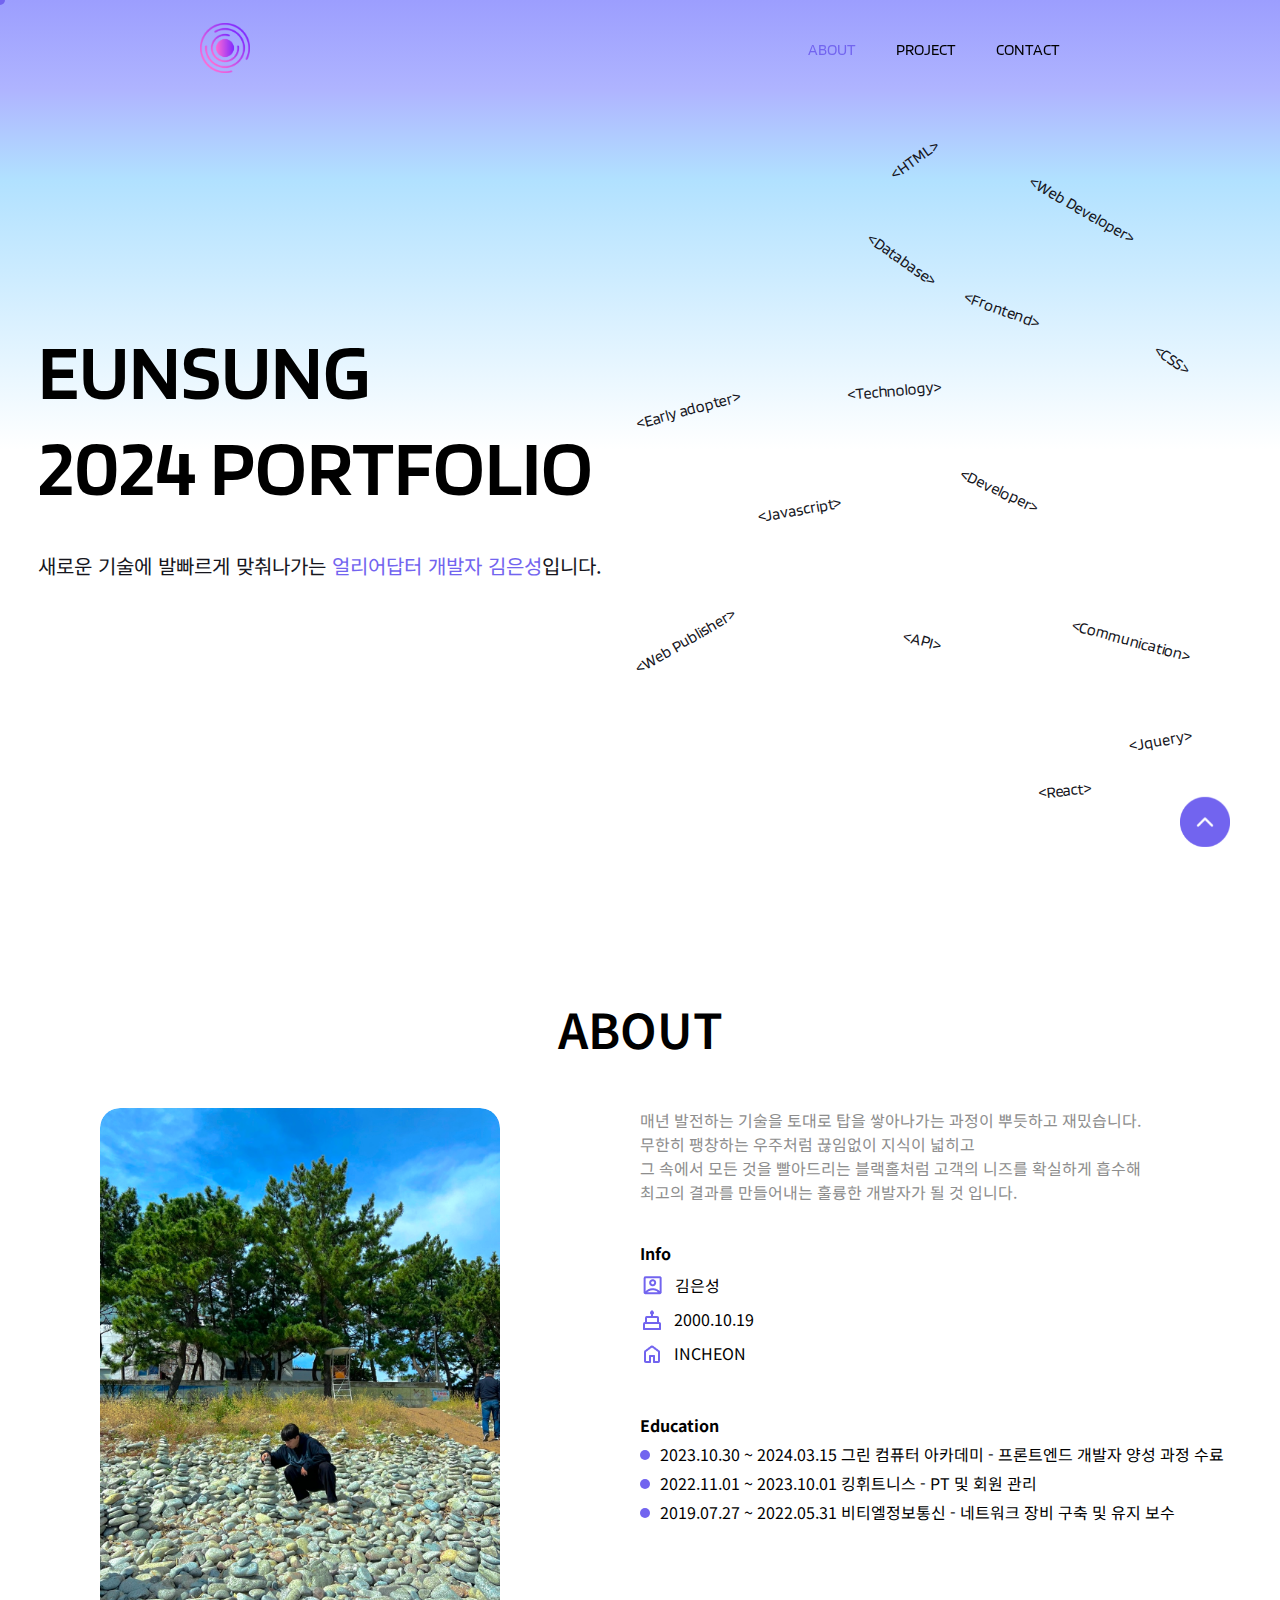
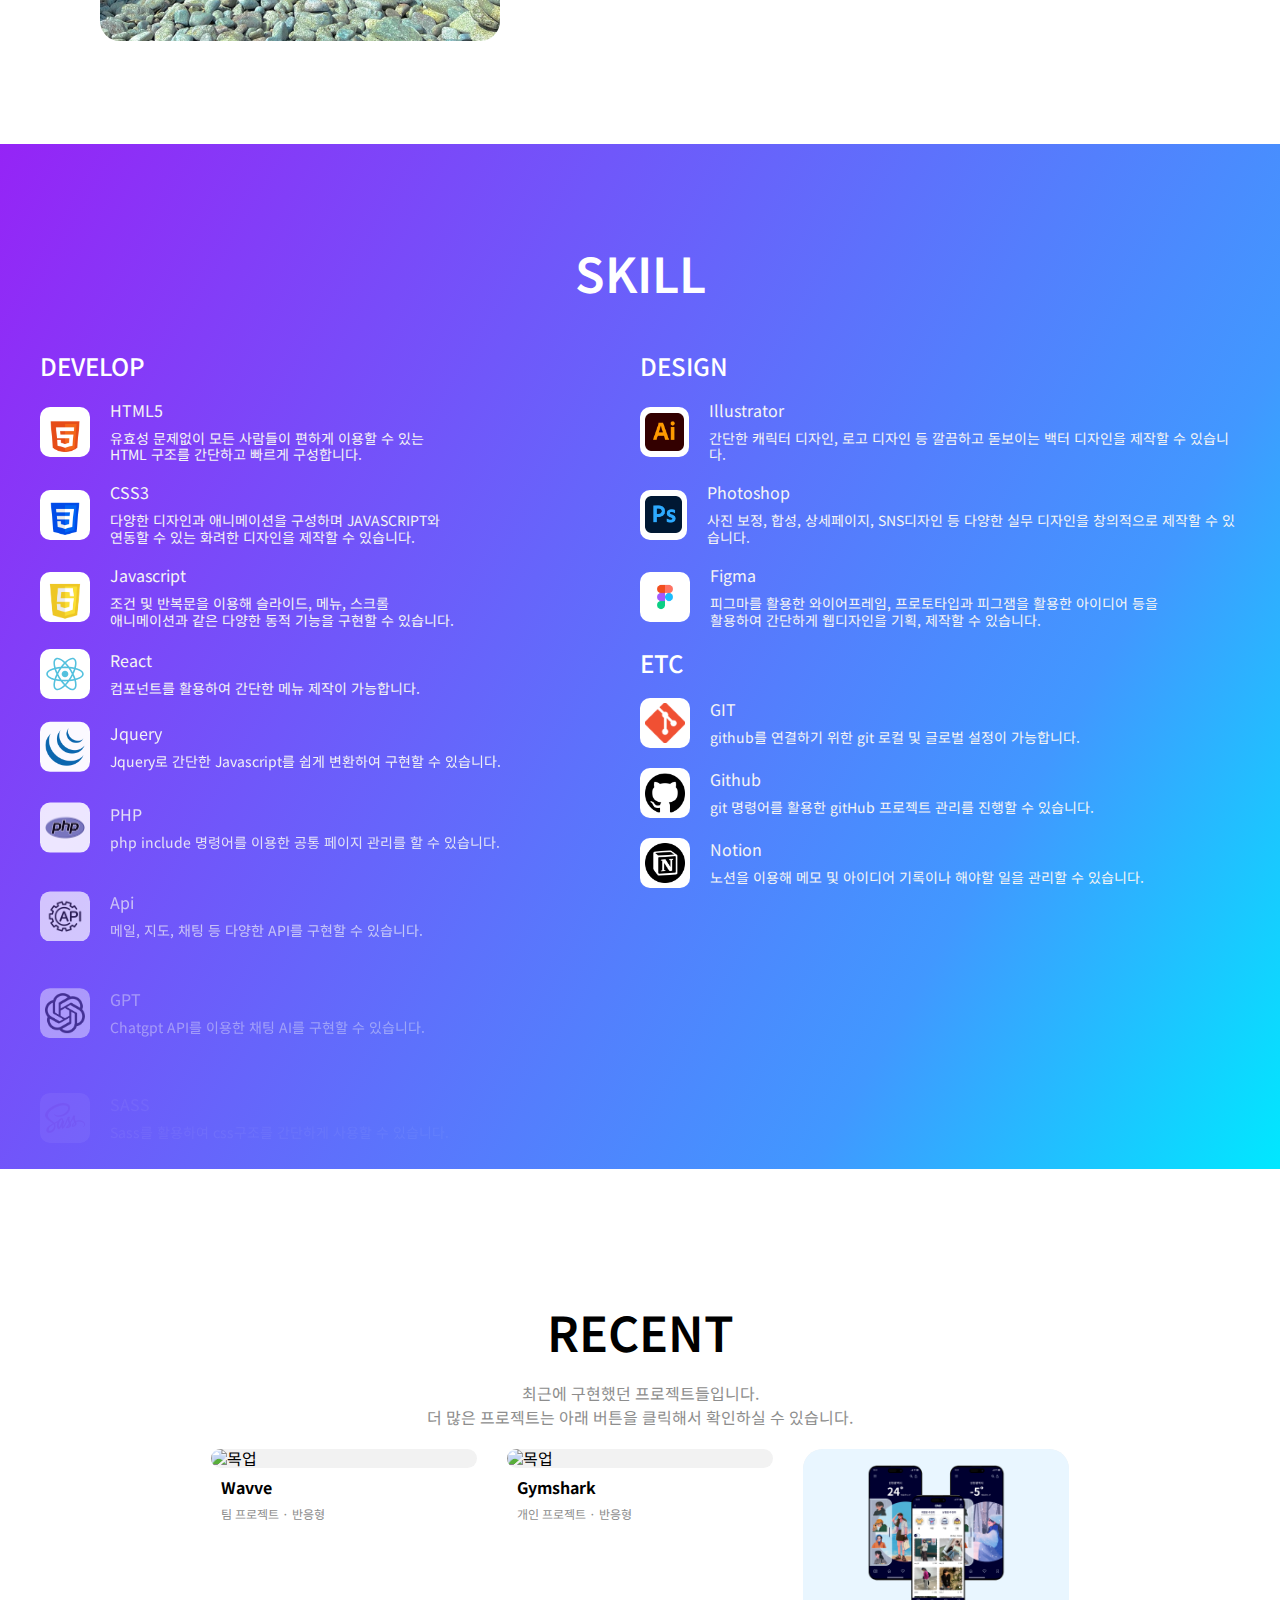
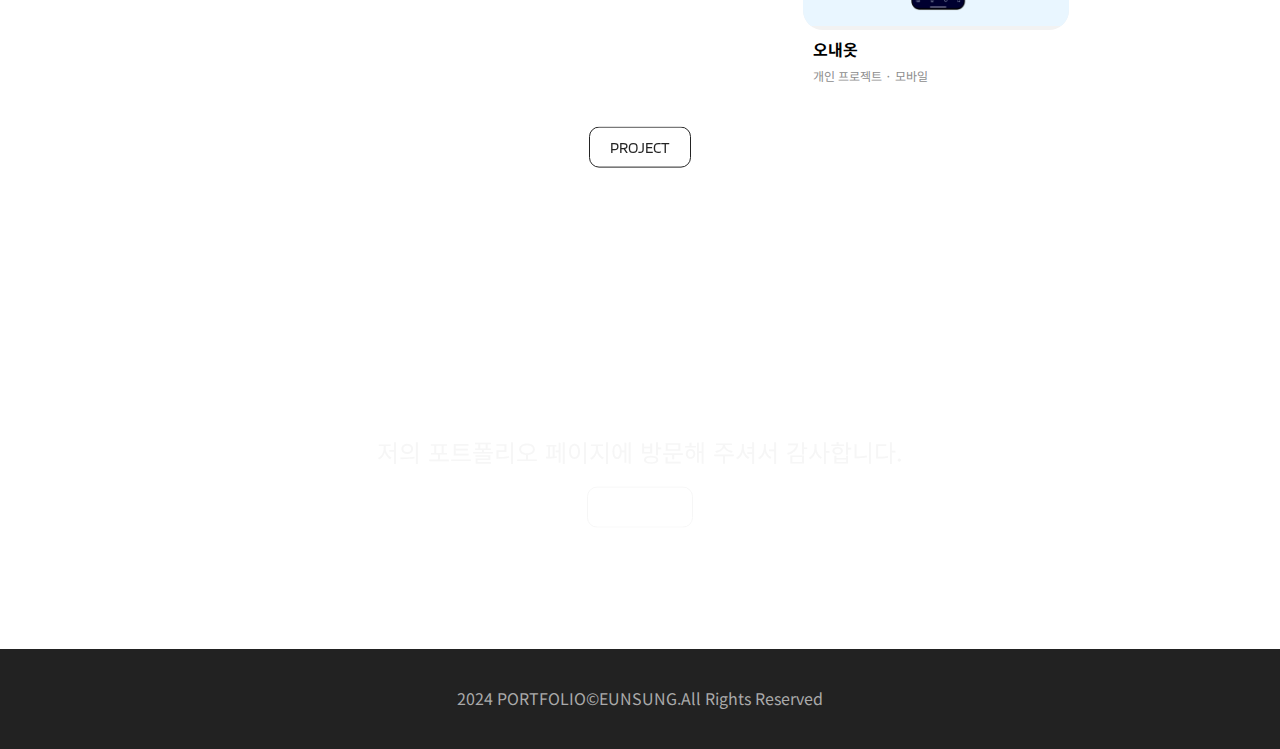
==== index.html @ ace1557a "포트폴리오" ====
<!DOCTYPE html>
<html lang="ko">
<head>
    <meta charset="UTF-8">
    <meta name="description" content="2024년 프론트엔드 신입 김은성">
    <meta name="keywords" content="프론트엔드, frontend, html, css, javascript, react">
    <meta name="viewport" content="width=device-width, initial-scale=1.0">
    <title>EUNSUNG'S PORTFOLIO</title>
    <!-- 파비콘 -->
    <link rel="shortcut icon" href="./images/favicon.png" type="image/x-icon">
    <link rel="icon" href="./images/favicon.png" type="image/x-icon">
    <!-- SWIPER -->
    <script src="https://unpkg.com/swiper/swiper-bundle.js"></script>
    <script src="https://unpkg.com/swiper/swiper-bundle.min.js"></script>
    <link rel="stylesheet" href="https://unpkg.com/swiper/swiper-bundle.css">
    <link rel="stylesheet" href="https://unpkg.com/swiper/swiper-bundle.min.css">
    <!-- GSAP -->
    <script src="https://cdn.jsdelivr.net/npm/gsap@3.12.5/dist/gsap.min.js"></script>
    <script src="https://cdn.jsdelivr.net/npm/gsap@3.12.5/dist/ScrollTrigger.min.js"></script>
    <!-- 폰트 -->
    <link href="https://fonts.googleapis.com/css2?family=Blinker:wght@100;200;300;400;600;700;800;900&family=Nanum+Gothic+Coding&family=Nanum+Pen+Script&family=Noto+Sans+KR:wght@100..900&family=Noto+Serif:ital,wght@0,100..900;1,100..900&display=swap" rel="stylesheet">
    <link href="https://fonts.googleapis.com/css2?family=Blinker:wght@100;200;300;400;600;700;800;900&family=Nanum+Gothic+Coding&family=Nanum+Pen+Script&family=Noto+Sans+KR:wght@100..900&family=Noto+Serif:ital,wght@0,100..900;1,100..900&display=swap" rel="stylesheet">
    <link rel="stylesheet" href="./styles/reset.css">
    <link rel="stylesheet" href="./styles/common.css">
    <link rel="stylesheet" href="./styles/index.css">
</head>
<body>
    <!-- 스크롤 -->
    <button type="button" id="scrollBtn">
        <img src="./images/scroll.png" alt="스크롤">
    </button>
    <!-- 마우스 -->
    <div id="circle"></div>
    <!-- header -->
    <header>
        <h1>
            <a href="./index.html">
                <img src="./images/favicon.png" alt="로고">
            </a>
        </h1>
        <nav>
            <a href="./index.html">ABOUT</a>
            <a href="./project.html">PROJECT</a>
            <a href="./contact.html">CONTACT</a>
        </nav>
    </header>
    <!-- main -->
    <main>
        <section class="main">
            <div class="intro">
                <h2>
                    EUNSUNG<br>
                    2024 PORTFOLIO
                </h2>
                <p>새로운 기술에 발빠르게 맞춰나가는 <span>얼리어답터 개발자 김은성</span>입니다.</p>
            </div>
            <div class="dec">
                <span>&lt;Web Developer&gt;</span>
                <span>&lt;Frontend&gt;</span>
                <span>&lt;Javascript&gt;</span>
                <span>&lt;React&gt;</span>
                <span>&lt;Web Publisher&gt;</span>
                <span>&lt;Developer&gt;</span>
                <span>&lt;Technology&gt;</span>
                <span>&lt;HTML&gt;</span>
                <span>&lt;Database&gt;</span>
                <span>&lt;CSS&gt;</span>
                <span>&lt;Jquery&gt;</span>
                <span>&lt;API&gt;</span>
                <span>&lt;Communication&gt;</span>
                <span>&lt;Early adopter&gt;</span>
            </div>
        </section>
        <section class="about">
            <h2>ABOUT</h2>
            <div class="about_info">
                <div class="left">
                    <img src="./images/photo.jpg" alt="사진">
                </div>
                <div class="right">
                    <p>
                        매년 발전하는 기술을 토대로 탑을 쌓아나가는 과정이 뿌듯하고 재밌습니다.<br>
                        무한히 팽창하는 우주처럼 끊임없이 지식이 넓히고<br>
                        그 속에서 모든 것을 빨아드리는 블랙홀처럼 고객의 니즈를 확실하게 흡수해<br>
                        최고의 결과를 만들어내는 훌륭한 개발자가 될 것 입니다.
                    </p>
                    <div class="info">
                        <div class="account">
                            <h3>Info</h3>
                            <p><img src="./images/account.png" alt="이름">김은성</p>
                            <p><img src="./images/birth.png" alt="생년월일">2000.10.19</p>
                            <p><img src="./images/home.png" alt="거주지">INCHEON</p>
                        </div>
                        <div class="education">
                            <h3>Education</h3>
                            <p>2023.10.30 ~ 2024.03.15 그린 컴퓨터 아카데미 - 프론트엔드 개발자 양성 과정 수료</p>
                            <p>2022.11.01 ~ 2023.10.01 킹휘트니스 - PT 및 회원 관리</p>
                            <p>2019.07.27 ~ 2022.05.31 비티엘정보통신 - 네트워크 장비 구축 및 유지 보수</p>
                        </div>
                    </div>
                </div>
            </div>
        </section>
        <section class="skill">
            <h2>SKILL</h2>
            <div class="skill_wrap">
                <div class="develop">
                    <h3>DEVELOP</h3>
                    <div class="skill_info">
                        <div class="left">
                            <img src="./images/skill/html.png" alt="HTML5">
                        </div>
                        <div class="right">
                            <h4>HTML5</h4>
                            <p>
                                유효성 문제없이 모든 사람들이 편하게 이용할 수 있는<br>
                                HTML 구조를 간단하고 빠르게 구성합니다.
                            </p>
                        </div>
                    </div>
                    <div class="skill_info">
                        <div class="left">
                            <img src="./images/skill/css.png" alt="CSS3">
                        </div>
                        <div class="right">
                            <h4>CSS3</h4>
                            <p>
                                다양한 디자인과 애니메이션을 구성하며 JAVASCRIPT와<br>
                                연동할 수 있는 화려한 디자인을 제작할 수 있습니다.
                            </p>
                        </div>
                    </div>
                    <div class="skill_info">
                        <div class="left">
                            <img src="./images/skill/javascript.png" alt="JAVASCRIPT">
                        </div>
                        <div class="right">
                            <h4>Javascript</h4>
                            <p>
                                조건 및 반복문을 이용해 슬라이드, 메뉴, 스크롤<br>
                                애니메이션과 같은 다양한 동적 기능을 구현할 수 있습니다.
                            </p>
                        </div>
                    </div>
                    <div class="skill_info">
                        <div class="left">
                            <img src="./images/skill/react.svg" alt="REACT">
                        </div>
                        <div class="right">
                            <h4>React</h4>
                            <p>컴포넌트를 활용하여 간단한 메뉴 제작이 가능합니다.</p>
                        </div>
                    </div>
                    <div class="skill_info">
                        <div class="left">
                            <img src="./images/skill/jquery.png" alt="JQUERY">
                        </div>
                        <div class="right">
                            <h4>Jquery</h4>
                            <p>Jquery로 간단한 Javascript를 쉽게 변환하여 구현할 수 있습니다.</p>
                        </div>
                    </div>
                    <div class="skill_info">
                        <div class="left">
                            <img src="./images/skill/php.png" alt="PHP">
                        </div>
                        <div class="right">
                            <h4>PHP</h4>
                            <p>php include 명령어를 이용한 공통 페이지 관리를 할 수 있습니다.</p>
                        </div>
                    </div>
                    <div class="skill_info">
                        <div class="left">
                            <img src="./images/skill/api.jpg" alt="API">
                        </div>
                        <div class="right">
                            <h4>Api</h4>
                            <p>메일, 지도, 채팅 등 다양한 API를 구현할 수 있습니다.</p>
                        </div>
                    </div>
                    <div class="skill_info">
                        <div class="left">
                            <img src="./images/skill/gpt.png" alt="CHATGPT">
                        </div>
                        <div class="right">
                            <h4>GPT</h4>
                            <p>Chatgpt API를 이용한 채팅 AI를 구현할 수 있습니다.</p>
                        </div>
                    </div>
                    <div class="skill_info">
                        <div class="left">
                            <img src="./images/skill/sass.png" alt="SASS">
                        </div>
                        <div class="right">
                            <h4>SASS</h4>
                            <p>Sass를 활용하여 css구조를 간단하게 사용할 수 있습니다.</p>
                        </div>
                    </div>
                </div>
                <div class="design_etc">
                    <div class="design">
                        <h3>DESIGN</h3>
                        <div class="skill_info">
                            <div class="left">
                                <img src="./images/skill/illustrator.png" alt="ILLUSTRATOR">
                            </div>
                            <div class="right">
                                <h4>Illustrator</h4>
                                <p>간단한 캐릭터 디자인, 로고 디자인 등 깔끔하고 돋보이는 백터 디자인을 제작할 수 있습니다.</p>
                            </div>
                        </div>
                        <div class="skill_info">
                            <div class="left">
                                <img src="./images/skill/photoshop.png" alt="PHOTOSHOP">
                            </div>
                            <div class="right">
                                <h4>Photoshop</h4>
                                <p>사진 보정, 합성, 상세페이지, SNS디자인 등 다양한 실무 디자인을 창의적으로 제작할 수 있습니다.</p>
                            </div>
                        </div>
                        <div class="skill_info">
                            <div class="left">
                                <img src="./images/skill/figma.png" alt="FIGMA">
                            </div>
                            <div class="right">
                                <h4>Figma</h4>
                                <p>
                                    피그마를 활용한 와이어프레임, 프로토타입과 피그잼을 활용한 아이디어 등을<br>
                                    활용하여 간단하게 웹디자인을 기획, 제작할 수 있습니다.
                                </p>
                            </div>
                        </div>
                    </div>
                    <div class="etc">
                        <h3>ETC</h3>
                        <div class="skill_info">
                            <div class="left">
                                <img src="./images/skill/git.png" alt="GIT">
                            </div>
                            <div class="right">
                                <h4>GIT</h4>
                                <p>github를 연결하기 위한 git 로컬 및 글로벌 설정이 가능합니다.</p>
                            </div>
                        </div>
                        <div class="skill_info">
                            <div class="left">
                                <img src="./images/skill/github.png" alt="GITHUB">
                            </div>
                            <div class="right">
                                <h4>Github</h4>
                                <p>git 명령어를 활용한 gitHub 프로젝트 관리를 진행할 수 있습니다.</p>
                            </div>
                        </div>
                        <div class="skill_info">
                            <div class="left">
                                <img src="./images/skill/notion.png" alt="NOTION">
                            </div>
                            <div class="right">
                                <h4>Notion</h4>
                                <p>노션을 이용해 메모 및 아이디어 기록이나 해야할 일을 관리할 수 있습니다.</p>
                            </div>
                        </div>
                    </div>
                </div>
            </div>
        </section>
        <section class="project">
            <div class="text">
                <h2>RECENT</h2>
                <p>
                    최근에 구현했던 프로젝트들입니다.<br>
                    더 많은 프로젝트는 아래 버튼을 클릭해서 확인하실 수 있습니다.
                </p>
            </div>
            <div class="recent">
                <a href="./wavve.html">
                    <div class="image">
                        <img src="./images/project/Wavve_mockup.png" alt="목업">
                    </div>
                    <div class="info">
                        <h4>Wavve</h4>
                        <p>팀 프로젝트 · 반응형</p>
                    </div>
                </a>
                <a href="./gymshark.html">
                    <div class="image">
                        <img src="./images/project/Gymshark_mockup.png" alt="목업">
                    </div>
                    <div class="info">
                        <h4>Gymshark</h4>
                        <p>개인 프로젝트 · 반응형</p>
                    </div>
                </a>
                <a href="./ono.html">
                    <div class="image">
                        <img src="./images/project/ono_mockup.png" alt="목업">
                    </div>
                    <div class="info">
                        <h4>오내옷</h4>
                        <p>개인 프로젝트 · 모바일</p>
                    </div>
                </a>
            </div>
            <button type="button" id="projectBtn" onclick="location.href = './project.html'">PROJECT</button>
        </section>
        <section class="contact">
            <h2>저의 포트폴리오 페이지에 방문해 주셔서 감사합니다.</h2>
            <button type="button" id="contactBtn" onclick="location.href = './contact.html'">CONTACT</button>
        </section>
    </main>
    <!-- footer -->
    <footer>
        <p class="copyright">2024 PORTFOLIO&copy;EUNSUNG.All Rights Reserved</p>
    </footer>
    <script src="./script/common.js"></script>
    <script src="./script/index.js"></script>
</body>
</html>
---- styles/common.css ----
/* body */
body, html {
    scroll-behavior: smooth;
}

/* 스크롤 */
#scrollBtn {
    position: fixed; bottom: 50px;
    right: 50px; width: 50px;
    transition: 0.5s; z-index: 9998;
}
#scrollBtn img {
    width: 100%;
}
#scrollBtn:hover {
    transform: scale(1.1);
}

/* 마우스 */
#circle {
    width: 10px; height: 10px;
    border-radius: 50%;
    background: #7264ef;
    position: fixed; z-index: 9999;
    transform: translate(-50%, -50%);
    pointer-events: none;
}

/* header */
header {
    height: 100px; z-index: 9998;
    width: 100%; display: flex; padding: 0 200px;
    align-items: center; justify-content: space-between;
    position: fixed; top: 0; transition: 0.5s;
}
header h1 {
    width: 50px; transition: 0.5s;
}
header h1:hover {
    transform: scale(1.1);
}
header h1 a {
    width: 100%;
}
header h1 a img {
    width: 100%;
}
header nav {
    display: flex;
}
header nav a {
    position: relative;
    font-family: "Blinker", sans-serif;
    transition: 0.5s; padding: 0 20px;
    display: flex; align-items: center;
}
header nav a::after {
    content: ''; display: inline-block;
    background: #7264ef; width: calc(100% - 20px);
    height: 2px; position: absolute; bottom: -10px;
    left: 50%; transform: translateX(-50%) scale(0);
    transition: 0.5s;
}
header nav a:hover {
    color: #7264ef;
}
header nav a:hover::after {
    transform: translateX(-50%) scale(1);
}

/* footer */
footer {
    height: 100px; background: #222;
    display: flex; align-items: center;
    justify-content: center;
}
footer .copyright {
    color: #aaa;
}

/* header fixed */
.fixed {
    background: rgba(255, 255, 255, 0.5);
    backdrop-filter: blur(5px);
}
---- styles/index.css ----
/* header */
header nav a:nth-of-type(1) {
    color: #7264ef;
}

/* main */
main {}
main .main {
    height: 100vh; justify-content: center;
    display: flex; align-items: center;
    background: rgb(156,158,254);
    background: linear-gradient(180deg, rgba(156,158,254,1) 0%, rgba(175,180,255,1) 10%, rgba(177,225,255,1) 20%, rgba(255,255,255,1) 50%);
}
main .main .intro {}
main .main .intro h2 {
    font-size: 5rem; margin-bottom: 40px;
    font-weight: 600;
    font-family: "Blinker", sans-serif;
}
main .main .intro p {
    font-size: 1.25rem;
    color: #16161d;
}
main .main .intro p span {
    color: #7264ef; font-size: 1.25rem;
}
main .main .dec {
    width: 50%; height: 100%;
    position: relative;
}
main .main .dec span {
    position: absolute;
    color: #16161d;
    font-family: "Blinker", sans-serif;
}
main .main .dec span:nth-of-type(1) {
    right: 100px; top: 200px;
    transform: rotate(30deg);
}
main .main .dec span:nth-of-type(2) {
    right: 200px; top: 300px;
    transform: rotate(20deg);
}
main .main .dec span:nth-of-type(3) {
    right: 400px; top: 500px;
    transform: rotate(-10deg);
}
main .main .dec span:nth-of-type(4) {
    right: 150px; bottom: 100px;
    transform: rotate(-5deg);
}
main .main .dec span:nth-of-type(5) {
    right: 500px; bottom: 250px;
    transform: rotate(-30deg);
}
main .main .dec span:nth-of-type(6) {
    right: 200px; bottom: 400px;
    transform: rotate(25deg);
}
main .main .dec span:nth-of-type(7) {
    right: 300px; bottom: 500px;
    transform: rotate(-5deg);
}
main .main .dec span:nth-of-type(8) {
    right: 300px; top: 150px;
    transform: rotate(-35deg);
}
main .main .dec span:nth-of-type(9) {
    right: 300px; top: 250px;
    transform: rotate(35deg);
}
main .main .dec span:nth-of-type(10) {
    right: 50px; top: 350px;
    transform: rotate(35deg);
}
main .main .dec span:nth-of-type(11) {
    right: 50px; bottom: 150px;
    transform: rotate(-10deg);
}
main .main .dec span:nth-of-type(12) {
    right: 300px; bottom: 250px;
    transform: rotate(15deg);
}
main .main .dec span:nth-of-type(13) {
    right: 50px; bottom: 250px;
    transform: rotate(15deg);
}
main .main .dec span:nth-of-type(14) {
    right: 500px; top: 400px;
    transform: rotate(-15deg);
}
/* about */
main .about {
    padding: 100px 0;
}
main .about h2 {
    font-size: 3rem; text-align: center;
    font-weight: 600; margin-bottom: 50px;
}
main .about .about_info {
    max-width: 1200px; margin: 0 auto;
    display: flex; justify-content: space-between;
}
main .about .about_info .left {
    width: 400px; border-radius: 20px;
    margin-left: 60px; overflow: hidden;
    
}
main .about .about_info .left:hover img {
    transform: scale(1.2);
}
main .about .about_info .left img {
    width: 100%; border-radius: 20px;
    transition: 0.5s;
}
main .about .about_info .right {
    width: 50%;
}
main .about .about_info .right > p {
    color: #8d8d8d; line-height: 1.5;
    margin-bottom: 20px;
}
main .about .about_info .right .info {}
main .about .about_info .right .info .account {
    padding: 20px 0;
}
main .about .about_info .right .info .account h3 {
    font-weight: 700; margin-bottom: 10px
}
main .about .about_info .right .info .account p {
    margin-bottom: 10px; display: flex;
    align-items: center;
}
main .about .about_info .right .info .account p img {
    margin-right: 10px;
}
main .about .about_info .right .info .education {
    padding: 20px 0;
}
main .about .about_info .right .info .education h3 {
    font-weight: 700; margin-bottom: 10px;
}
main .about .about_info .right .info .education p {
    margin-bottom: 10px; padding-left: 20px;
    position: relative;
}
main .about .about_info .right .info .education p::before {
    content: ''; background: #7264ef;
    display: inline-block; width: 10px; height: 10px;
    border-radius: 50%; position: absolute; left: 0; top: 50%;
    transform: translateY(-50%);
}
/* skill */
main .skill {
    padding: 100px 0;
    background: rgb(149,36,246);
    background: linear-gradient(120deg, rgba(149,36,246,1) 0%, rgba(65,152,255,1) 75%, rgba(0,232,255,1) 100%);
}
main .skill h2 {
    font-size: 3rem; text-align: center;
    font-weight: 600; margin-bottom: 50px;
    color: #fff;
}
main .skill .skill_wrap {
    max-width: 1200px; margin: 0 auto;
    display: flex; justify-content: space-between;
}
main .skill .skill_wrap .develop {
    width: 50%;
}
main .skill .skill_wrap .develop h3 {
    color: #fff; font-size: 1.5rem;
    font-weight: 500; margin-bottom: 20px;
}
main .skill .skill_wrap .develop .skill_info {
    display: flex; margin-bottom: 20px;
    align-items: center;
}
main .skill .skill_wrap .develop .skill_info .left {
    background: #fff; width: 50px;
    height: 50px; border-radius: 10px;
    margin-right: 20px; display: flex; align-items: center;
    justify-content: center;
}
main .skill .skill_wrap .develop .skill_info .left img {
    width: 80%;
}
main .skill .skill_wrap .develop .skill_info .right {}
main .skill .skill_wrap .develop .skill_info .right h4 {
    color: #f5f5f5; margin-bottom: 10px;
}
main .skill .skill_wrap .develop .skill_info .right p {
    color: #f5f5f5; font-size: 0.875rem;
}
main .skill .skill_wrap .design_etc {
    width: 50%;
}
main .skill .skill_wrap .design_etc .design {}
main .skill .skill_wrap .design_etc .design h3 {
    color: #fff; font-size: 1.5rem;
    font-weight: 500; margin-bottom: 20px;
}
main .skill .skill_wrap .design_etc .design .skill_info {
    display: flex; margin-bottom: 20px;
    align-items: center;
}
main .skill .skill_wrap .design_etc .design .skill_info .left {
    background: #fff; width: 50px;
    height: 50px; border-radius: 10px;
    margin-right: 20px; display: flex; align-items: center;
    justify-content: center;
}
main .skill .skill_wrap .design_etc .design .skill_info .left img {
    width: 80%;
}
main .skill .skill_wrap .design_etc .design .skill_info .right {}
main .skill .skill_wrap .design_etc .design .skill_info .right h4 {
    color: #f5f5f5; margin-bottom: 10px;
}
main .skill .skill_wrap .design_etc .design .skill_info .right p {
    color: #f5f5f5; font-size: 0.875rem;
}
main .skill .skill_wrap .design_etc .etc {}
main .skill .skill_wrap .design_etc .etc h3 {
    color: #fff; font-size: 1.5rem;
    font-weight: 500; margin-bottom: 20px;
}
main .skill .skill_wrap .design_etc .etc .skill_info {
    display: flex; margin-bottom: 20px;
    align-items: center;
}
main .skill .skill_wrap .design_etc .etc .skill_info .left {
    background: #fff; width: 50px;
    height: 50px; border-radius: 10px;
    margin-right: 20px; display: flex; align-items: center;
    justify-content: center;
}
main .skill .skill_wrap .design_etc .etc .skill_info .left img {
    width: 80%;
}
main .skill .skill_wrap .design_etc .etc .skill_info .right {}
main .skill .skill_wrap .design_etc .etc .skill_info .right h4 {
    color: #f5f5f5; margin-bottom: 10px;
}
main .skill .skill_wrap .design_etc .etc .skill_info .right p {
    color: #f5f5f5; font-size: 0.875rem;
}
/* project */
main .project {
    height: 80vh;
    display: flex; align-items: center;
    flex-flow: column nowrap; justify-content: center;
}
main .project .text {
    display: flex;
    flex-flow: column nowrap;
    justify-content: center; align-items: center;
}
main .project .text h2 {
    font-size: 3rem;
    font-weight: 600; margin-bottom: 20px;
}
main .project .text p {
    text-align: center; margin-bottom: 20px;
    color: #8d8d8d; line-height: 1.5;
}
main .project .recent {
    display: flex; justify-content: space-between;
    max-width: 1200px; margin-bottom: 20px;
}
main .project .recent a {
    background: #fff;
    width: calc(100% / 3 - 20px);
}
main .project .recent a:hover .image img {
    transform: scale(1.2);
}
main .project .recent a .image {
    width: 100%; background: #f2f2f2;
    border-radius: 20px; overflow: hidden;
}
main .project .recent a .image img {
    width: 100%; transition: 0.5s;
}
main .project .recent a .info {
    padding: 10px;
}
main .project .recent a .info h4 {
    margin-bottom: 10px;
    font-weight: 700;
}
main .project .recent a .info p {
    color: #8d8d8d; font-size: 0.75rem;
}
main .project #projectBtn {
    padding: 10px 20px; border-radius: 10px;
    border: 1px solid #000;
    transition: 0.5s;
    font-family: "Blinker", sans-serif;
}
main .project #projectBtn:hover {
    background: #7264ef; color: #fff;
    border: 1px solid #7264ef;
}
/* contact */
main .contact {
    height: 40vh; display: flex; justify-content: center;
    align-items: center; flex-flow: column nowrap;
    background-image: url(../images/team.png);
    background-size: cover; position: relative;
    background-attachment: fixed;
}
main .contact h2 {
    color: #f5f5f5; font-size: 1.5rem;
    margin-bottom: 20px;
}
main .contact #contactBtn {
    padding: 10px 20px; border-radius: 10px;
    border: 1px solid #f5f5f5; color: #fff;
    transition: 0.5s;
    font-family: "Blinker", sans-serif;
}
main .contact #contactBtn:hover {
    background: #fff; color: #7264ef;
}
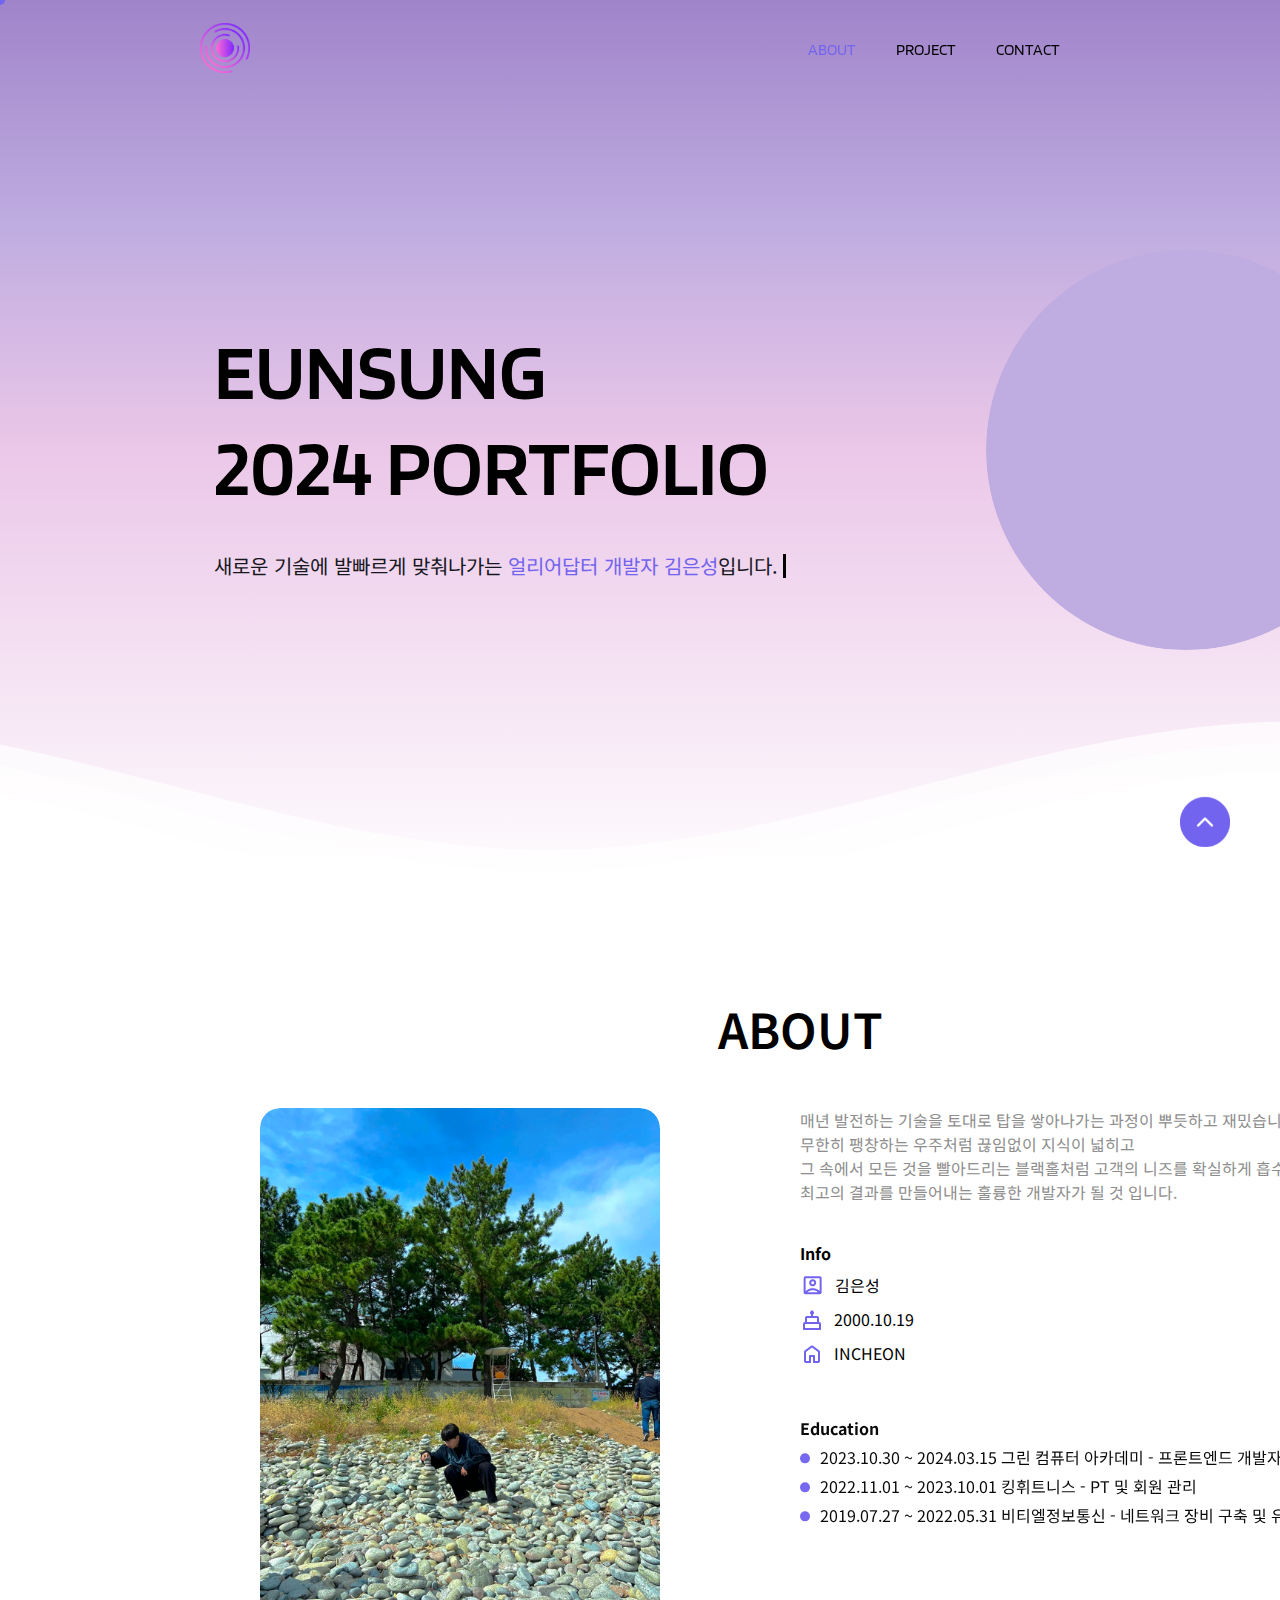
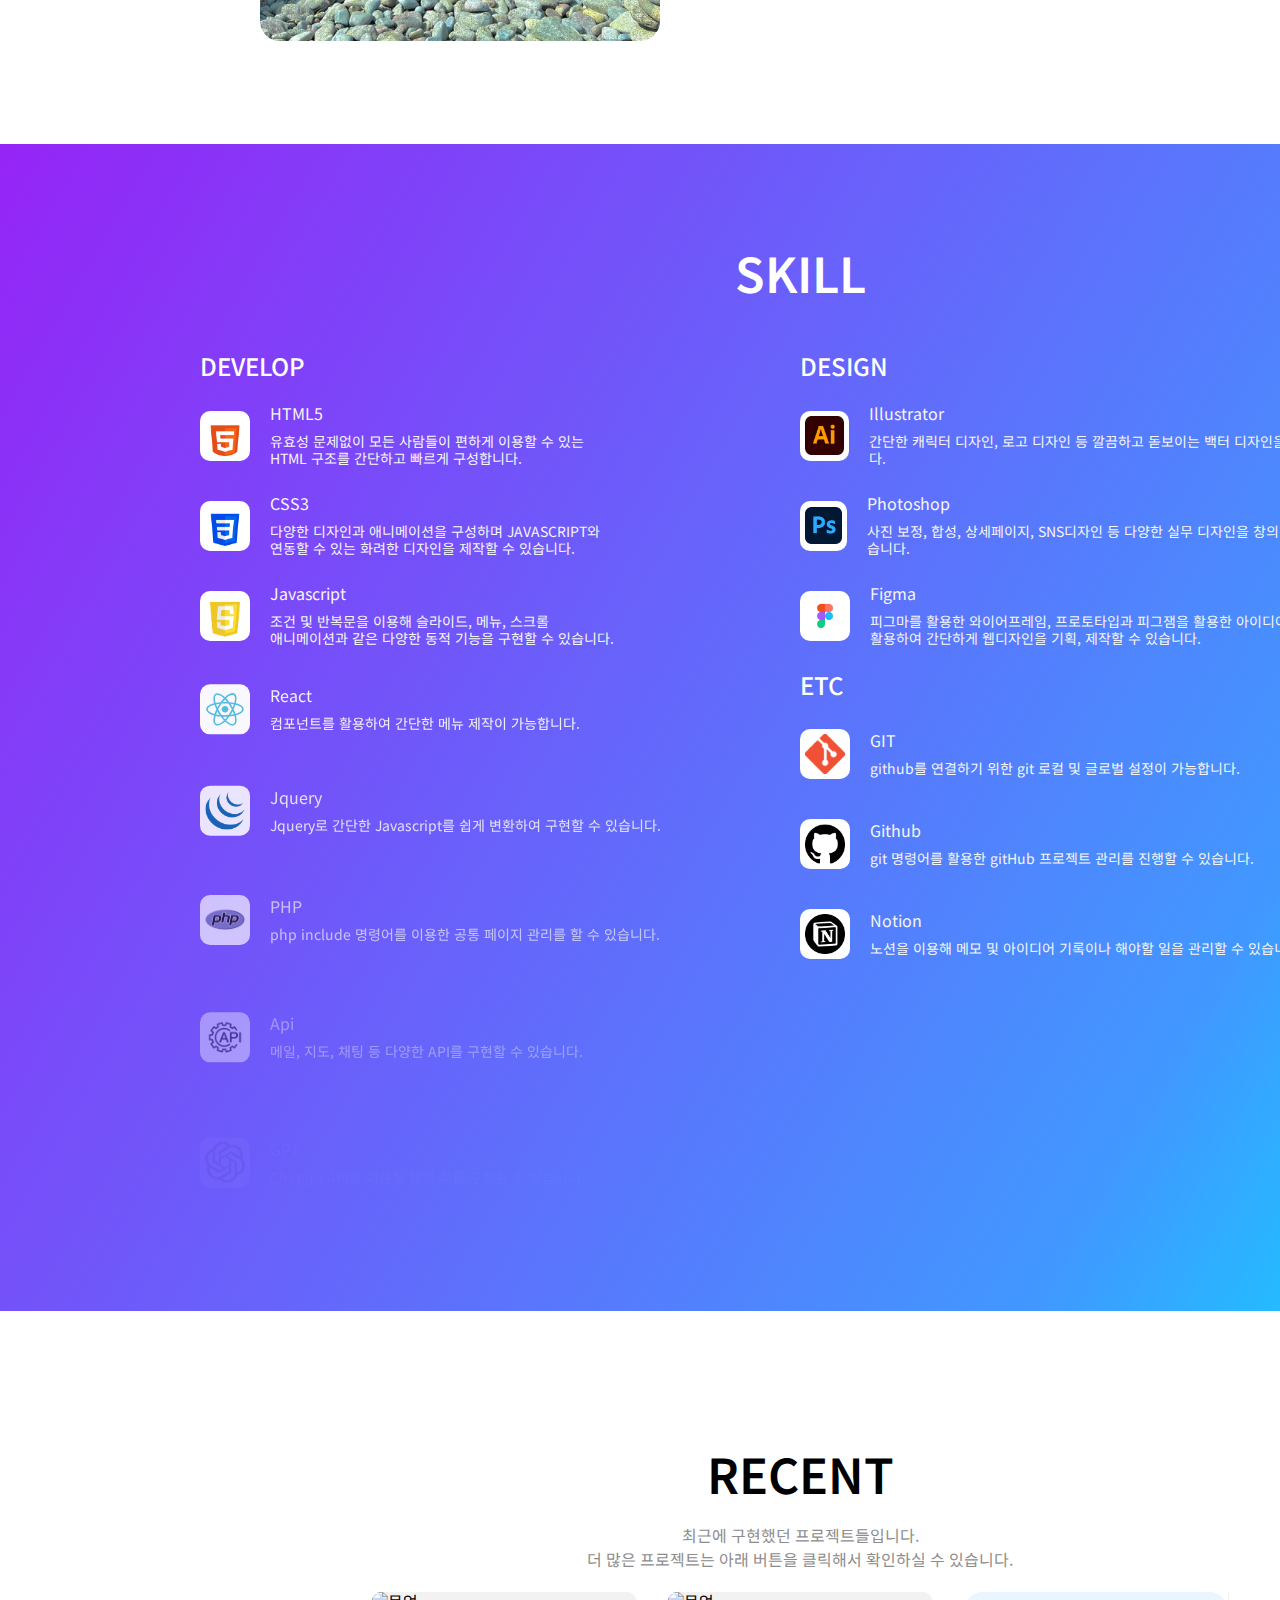
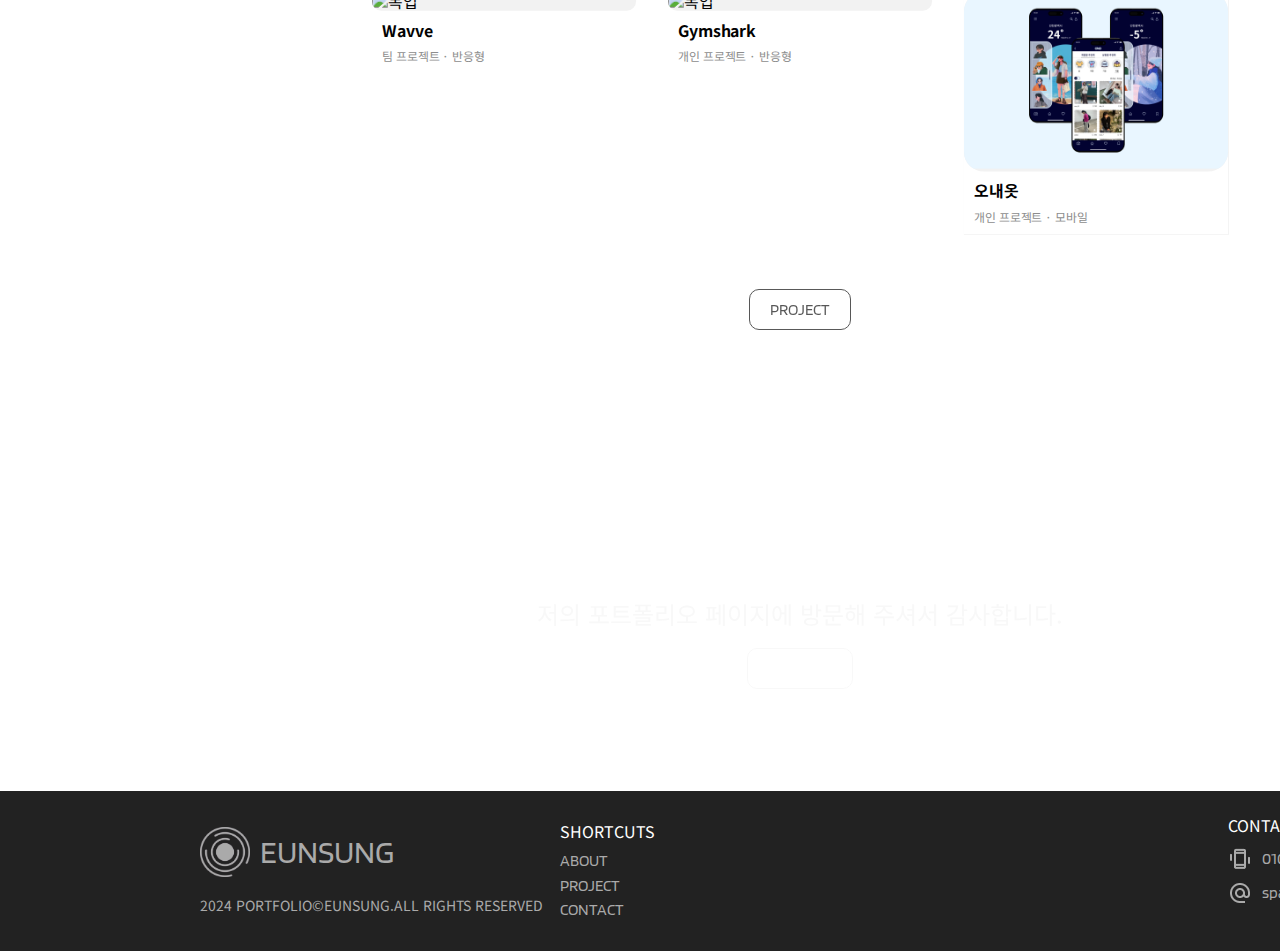
==== commit 4df4520d: "포트폴리오" ====
--- a/index.html
+++ b/index.html
@@ -7,8 +7,8 @@
     <meta name="viewport" content="width=device-width, initial-scale=1.0">
     <title>EUNSUNG'S PORTFOLIO</title>
     <!-- 파비콘 -->
-    <link rel="shortcut icon" href="./images/favicon.png" type="image/x-icon">
-    <link rel="icon" href="./images/favicon.png" type="image/x-icon">
+    <link rel="shortcut icon" href="./images/logo.png" type="image/x-icon">
+    <link rel="icon" href="./images/logo.png" type="image/x-icon">
     <!-- SWIPER -->
     <script src="https://unpkg.com/swiper/swiper-bundle.js"></script>
     <script src="https://unpkg.com/swiper/swiper-bundle.min.js"></script>
@@ -35,7 +35,7 @@
     <header>
         <h1>
             <a href="./index.html">
-                <img src="./images/favicon.png" alt="로고">
+                <img src="./images/logo.png" alt="로고">
             </a>
         </h1>
         <nav>
@@ -54,21 +54,60 @@
                 </h2>
                 <p>새로운 기술에 발빠르게 맞춰나가는 <span>얼리어답터 개발자 김은성</span>입니다.</p>
             </div>
-            <div class="dec">
-                <span>&lt;Web Developer&gt;</span>
-                <span>&lt;Frontend&gt;</span>
-                <span>&lt;Javascript&gt;</span>
-                <span>&lt;React&gt;</span>
-                <span>&lt;Web Publisher&gt;</span>
-                <span>&lt;Developer&gt;</span>
-                <span>&lt;Technology&gt;</span>
-                <span>&lt;HTML&gt;</span>
-                <span>&lt;Database&gt;</span>
-                <span>&lt;CSS&gt;</span>
-                <span>&lt;Jquery&gt;</span>
-                <span>&lt;API&gt;</span>
-                <span>&lt;Communication&gt;</span>
-                <span>&lt;Early adopter&gt;</span>
+            <div class="wrapper">
+                <div class="border-circle" id="one"></div>
+                <div class="border-circle" id="two"></div>
+                <div class="background-circle">
+                    <div class="triangle-light"></div>
+                    <div class="body"></div>
+                    <span class="shirt-text">I</span>
+                    <span class="shirt-text">♥</span>
+                    <span class="shirt-text">W</span>
+                    <span class="shirt-text">E</span>
+                    <span class="shirt-text">B</span>
+                    <div class="triangle-dark"></div>
+                </div>
+                <div class="head">
+                    <div class="ear" id="left"></div>
+                    <div class="ear" id="right"></div>
+                    <div class="hair-main">
+                    <div class="sideburn" id="left"></div>
+                    <div class="sideburn" id="right"></div>
+                    <div class="hair-top"></div>
+                    </div>
+                    <div class="face">
+                    <div class="hair-bottom"></div>
+                    <div class="nose"></div>
+                    <div class="eye-shadow" id="left">
+                        <div class="eyebrow"></div>
+                        <div class="eye"></div>
+                    </div>
+                    <div class="eye-shadow" id="right">
+                        <div class="eyebrow"></div>
+                        <div class="eye"></div>
+                    </div>
+                    <div class="mouth"></div>
+                    <div class="shadow-wrapper">
+                        <div class="shadow"></div>
+                    </div>
+                    </div>
+                </div>
+                <span class="music-note" id="one">&#9835;</span>
+                <span class="music-note" id="two">&#9834;</span>
+            </div>
+            <div>
+                <svg class="waves" xmlns="http://www.w3.org/2000/svg" xmlns:xlink="http://www.w3.org/1999/xlink"
+                viewBox="0 24 150 28" preserveAspectRatio="none" shape-rendering="auto">
+                <defs>
+                    <path id="gentle-wave" d="M-160 44c30 0 58-18 88-18s 58 18 88 18 58-18 88-18 58 18 88 18 v44h-352z" />
+                </defs>
+                <g class="parallax">
+                    <use xlink:href="#gentle-wave" x="48" y="0" fill="rgba(255,255,255,0.7" />
+                    <use xlink:href="#gentle-wave" x="48" y="3" fill="rgba(255,255,255,0.5)" />
+                    <use xlink:href="#gentle-wave" x="48" y="5" fill="rgba(255,255,255,0.3)" />
+                    <use xlink:href="#gentle-wave" x="48" y="7" fill="#fff" />
+                </g>
+                </svg>
             </div>
         </section>
         <section class="about">
@@ -310,7 +349,29 @@
     </main>
     <!-- footer -->
     <footer>
-        <p class="copyright">2024 PORTFOLIO&copy;EUNSUNG.All Rights Reserved</p>
+        <div class="left">
+            <h2><img src="./images/logo_footer.png" alt="로고">EUNSUNG</h2>
+            <p class="copyright">2024 PORTFOLIO&copy;EUNSUNG.ALL RIGHTS RESERVED</p>
+        </div>
+        <div class="menu">
+            <h2>SHORTCUTS</h2>
+            <a href="./index.html">ABOUT</a>
+            <a href="./project.html">PROJECT</a>
+            <a href="./contact.html">CONTACT</a>
+        </div>
+        <div class="right">
+            <h2>CONTACT</h2>
+            <div class="number_email">
+                <div class="number">
+                    <img src="./images/phone_footer.png" alt="전화번호">
+                    010 - 4098 - 9161
+                </div>
+                <div class="email">
+                    <img src="./images/mail_footer.png" alt="메일">
+                    spacerdt@gmail.com
+                </div>
+            </div>
+        </div>
     </footer>
     <script src="./script/common.js"></script>
     <script src="./script/index.js"></script>
--- a/styles/common.css
+++ b/styles/common.css
@@ -1,6 +1,7 @@
 /* body */
 body, html {
     scroll-behavior: smooth;
+    min-width: 1600px;
 }
 
 /* 스크롤 */
@@ -72,10 +73,61 @@
 footer {
     height: 100px; background: #222;
     display: flex; align-items: center;
-    justify-content: center;
+    justify-content: space-between;
+    padding: 80px 200px; position: relative;
 }
-footer .copyright {
-    color: #aaa;
+footer .left {}
+footer .left h2 {
+    font-size: 2rem; margin-bottom: 20px;
+    color: #aaa; display: flex;
+    align-items: center;
+    font-family: "Blinker", sans-serif;
+}
+footer .left h2 img {
+    width: 50px; margin-right: 10px;
+}
+footer .left .copyright {
+    color: #aaa; font-size: 0.875rem;
+}
+footer .menu {
+    display: flex; flex-flow: column nowrap;
+    position: absolute; left: 35%;
+}
+footer .menu h2 {
+    margin-bottom: 10px;
+    color: #fff;
+}
+footer .menu a {
+    color: #aaa; transition: 0.5s;
+    font-family: "Blinker", sans-serif;
+    margin-bottom: 5px;
+}
+footer .menu a:last-child {
+    margin: 0;
+}
+footer .menu a:hover {
+    color: #7264ef;
+}
+footer .right {}
+footer .right h2 {
+    color: #fff; margin-bottom: 10px;
+}
+footer .right .number_email {}
+footer .right .number_email .number {
+    display: flex; align-items: center;
+    margin-bottom: 10px; color: #aaa;
+    font-family: "Blinker", sans-serif;
+}
+footer .right .number_email .number img {
+    margin-right: 10px;
+}
+footer .right .number_email .email {
+    margin-bottom: 20px; color: #aaa;
+    display: flex; align-items: center;
+    font-family: "Blinker", sans-serif;
+}
+footer .right .number_email .email img {
+    margin-right: 10px;
 }
 
 /* header fixed */
--- a/styles/index.css
+++ b/styles/index.css
@@ -1,6 +1,1098 @@
 /* header */
 header nav a:nth-of-type(1) {
     color: #7264ef;
+}
+
+/* 파도 */
+.waves {
+    position:absolute;
+    width: 100%; bottom: 0;
+    height:15vh; left: 0;
+    margin-bottom:-7px;
+    min-height:200px;
+    max-height:300px;
+}
+
+/* Animation */
+.parallax > use {
+    animation: move-forever 25s cubic-bezier(.55,.5,.45,.5) infinite;
+}
+.parallax > use:nth-child(1) {
+    animation-delay: -2s;
+    animation-duration: 7s;
+}
+.parallax > use:nth-child(2) {
+    animation-delay: -3s;
+    animation-duration: 10s;
+}
+.parallax > use:nth-child(3) {
+    animation-delay: -4s;
+    animation-duration: 13s;
+}
+.parallax > use:nth-child(4) {
+    animation-delay: -5s;
+    animation-duration: 20s;
+}
+@keyframes move-forever {
+    0% {
+        transform: translate3d(-90px,0,0);
+    }
+    100% { 
+        transform: translate3d(85px,0,0);
+    }
+}
+/* 모바일 */
+@media (max-width: 768px) {
+    .waves {
+        height:40px;
+        min-height:40px;
+    }
+    .content {
+        height:30vh;
+    }
+    h1 {
+        font-size:24px;
+    }
+}
+
+/* 사람 */
+.wrapper{
+    display: table-cell;
+    vertical-align: middle;
+    position: relative;
+}
+.background-circle{
+    width: 400px;
+    height: 400px;
+    border-radius: 100%;
+    overflow: hidden;
+    margin: 0 auto;
+    background: #bface0;
+    position: relative;
+    -webkit-mask-image: -webkit-radial-gradient(#BADA55, #BADA55);
+    -moz-mask-image: -webkit-radial-gradient(#BADA55, #BADA55);
+    -o-mask-image: -webkit-radial-gradient(#BADA55, #BADA55);
+    -ms-mask-image: -webkit-radial-gradient(#BADA55, #BADA55);
+    animation:grow 0.7s 1 ease;
+    -webkit-animation:grow 0.7s 1 ease;
+    transform-origin: center;
+}
+.border-circle{
+    width: 399px;
+    height: 399px;
+    border-radius: 100%;
+    position: absolute;
+    left: 50%;
+    top: 50%;
+    margin-left: -220px;
+    margin-top: -220px;  
+    border: 10px solid #FCB040;
+    -webkit-transform: scale(0);
+    transform: scale(0);
+    -webkit-transform-origin: center;
+    transform-origin: center;
+}
+.border-circle#one{
+    animation:border-pulse 1s 3.1s 1 ease;
+    animation-fill-mode: forwards;
+    -webkit-animation:border-pulse 1s 3.1s 1 ease;
+    -webkit-animation-fill-mode: forwards;
+}
+.border-circle#two{
+    animation:border-pulse 1s 3.3s 1 ease;
+    animation-fill-mode: forwards;
+    -webkit-animation:border-pulse 1s 3.3s 1 ease;
+    -webkit-animation-fill-mode: forwards;
+}
+
+.body{
+    width: 285px;
+    height: 600px;
+    margin: 0 auto;
+    background: #222;
+    border-radius: 100px;
+    position: relative;
+    top: 200px;
+    animation:body-enter 0.7s 0.2s 1 ease;
+    animation-fill-mode: forwards;
+    -webkit-animation:body-enter 0.7s 0.2s 1 ease;
+    -webkit-animation-fill-mode: forwards;
+        -webkit-transform:scale(0) translateZ(0);
+    transform:scale(0) translateZ(0);
+}
+
+.head{
+    width: 196px;
+    height: 260px;
+    border-radius: 50px;
+    background: #FFE4BE;
+    position: absolute;
+    top: 50%;
+    left: 50%;
+    margin-top: -210px;
+    margin-left: -98px;
+    animation:grow 0.7s 0.4s 1 ease, music-move 1s 3.3s infinite alternate ease-in-out;
+    -webkit-animation:grow 0.7s 0.4s 1 ease, music-move 1s 3.3s infinite alternate ease-in-out;
+    transform-origin: bottom;
+    -webkit-transform-origin: bottom;
+    -webkit-transform:scale(0) translateZ(0);
+    transform:scale(0) translateZ(0);
+    -webkit-animation-fill-mode: forwards;
+    animation-fill-mode: forwards;
+}
+
+.hair-main{
+    width:220px;
+    height: 0px;
+    background: #000;
+    border-radius: 54px 54px 0px 0px;
+    margin-left: -12px;
+    margin-top: -10px;
+    animation:hair-anim 0.7s 0.9s 1 ease;
+    animation-fill-mode: forwards;
+    -webkit-animation:hair-anim 0.7s 0.9s 1 ease;
+    -webkit-animation-fill-mode: forwards;
+    position: relative;
+    z-index: 2;
+}
+
+.hair-top{
+    width: 128px;
+    height: 70px;
+    opacity: 0;
+    border-top-right-radius: 30px;
+    background: #000;
+    position: relative;
+    top: -17px;
+    left: 50%;
+    transform: translateX(-64px);
+    -webkit-transform: translateX(-64px);
+    transform-origin: right;
+    -webkit-transform-origin: right;
+    animation:hair-top-anim 0.7s 1s 1 ease;
+    -webkit-animation:hair-top-anim 0.7s 1s 1 ease;
+    animation-fill-mode: forwards;
+    -webkit-animation-fill-mode: forwards;
+}
+
+.hair-bottom{
+    width: 54px;
+    height: 50px;
+    opacity: 0;
+    border-bottom-left-radius: 25px;
+    background: #000;
+    position: relative;
+    top: -20px;
+    left: 50%;
+    transform: translateX(-27px);
+    -webkit-transform: translateX(-27px);
+    transform-origin: left;
+    -webkit-transform-origin: left;
+    animation:hair-bottom-anim 0.7s 1.4s 1 ease;
+    -webkit-animation:hair-bottom-anim 0.7s 1.4s 1 ease;
+    animation-fill-mode: forwards;
+    -webkit-animation-fill-mode: forwards;
+}
+
+.sideburn{
+    width: 8px;
+    height: 25px;
+    background: #000;
+    position: absolute;
+    bottom: -25px;
+    opacity: 0;
+    animation:sideburn-anim 0.7s 0.9s 1 ease;
+    animation-fill-mode: forwards;
+    -webkit-animation:sideburn-anim 0.7s 0.9s 1 ease;
+    -webkit-animation-fill-mode: forwards;
+}
+
+.sideburn#left{
+    left: 12px;
+}
+
+.sideburn#right{
+    right: 12px;
+}
+
+.face{
+    width: 180px;
+    height: 0px;
+    border-radius: 48px 48px 0 0;
+    background: #FFE4BE;
+    position: absolute;
+    top: 40px;
+    left: 8px;
+    animation:hair-anim 0.1s 0.8s 1 linear;
+    animation-fill-mode: forwards;
+    -webkit-animation:hair-anim 0.1s 0.8s 1 linear;
+    -webkit-animation-fill-mode: forwards;
+    z-index: 3;
+}
+.nose{
+    width: 20px;
+    height: 45px;
+    opacity: 1;
+    background: #FFE4BE;
+    border-top-left-radius: 20px;
+    position: absolute;
+    left: 50%;
+    top: 80px;
+    margin-left:-20px;
+    animation:shadow-anim 0.7s 3s 1 ease;
+    animation-fill-mode: forwards;
+    -webkit-animation:shadow-anim 0.7s 3s 1 ease;
+    -webkit-animation-fill-mode: forwards;
+    opacity: 0;
+    z-index: 5;
+}
+.ear{
+    width: 24px;
+    height: 35px;
+    background: #FFE4BE;
+    border-radius: 12px;
+    position: absolute;
+    top: 116px;
+    animation:grow 0.7s 1.3s 1 ease;
+    animation-fill-mode: forwards;
+    -webkit-animation:grow 0.7s 1.3s 1 ease;
+    -webkit-animation-fill-mode: forwards;
+    -webkit-transform: scale(0);
+    transform: scale(0);
+}
+.mouth{
+    width: 66px;
+    height: 33px;
+    border-radius: 0 0 33px 33px;
+    background: white;
+    position: absolute;
+    top: 150px;
+    left: 50%;
+    margin-left: -33px;
+    animation:grow 0.7s 2.6s 1 ease;
+    animation-fill-mode: forwards;
+    -webkit-animation:grow 0.7s 2.6s 1 ease;
+    -webkit-animation-fill-mode: forwards;
+    -webkit-transform: scale(0);
+    transform: scale(0);
+}
+.ear#left{
+    left: -12px;
+}
+.ear#right{
+    right: -12px;
+}
+.eye-shadow{
+    width:30px;
+    height: 15px;
+    border-radius: 0 0 15px 15px;
+    background:rgba(149,36,0,0.1);
+    position: absolute;
+    top: 70px;
+    animation:grow 0.7s 2s 1 ease;
+    animation-fill-mode: forwards;
+    -webkit-animation:grow 0.7s 2s 1 ease;
+    -webkit-animation-fill-mode: forwards;
+    -webkit-transform: scale(0);
+    transform: scale(0);
+}
+.eye-shadow#left{
+    left: 35px;
+    z-index: 5;
+}
+.eye-shadow#right{
+    right: 35px;
+}
+.eyebrow{
+    width: 40px;
+    height: 10px;
+    background: #000;
+    position: absolute;
+    top: -35px;
+    left: 50%;
+    margin-left: -20px;
+    opacity: 0;
+    -webkit-backface-visibility: hidden;
+}
+.eye-shadow#left .eyebrow{
+    animation:eyebrow-anim-left 0.7s 2.2s 1 ease;
+    animation-fill-mode: forwards;
+    -webkit-animation:eyebrow-anim-left 0.7s 2.2s 1 ease;
+    -webkit-animation-fill-mode: forwards;
+}
+.eye-shadow#right .eyebrow{
+    animation:eyebrow-anim-right 0.7s 2.2s 1 ease, eyebrow-raise 2s 6.6s infinite alternate ease-in-out;
+    animation-fill-mode: forwards;
+    -webkit-animation:eyebrow-anim-right 0.7s 2.2s 1 ease, eyebrow-raise 2s 6.6s infinite alternate ease-in-out;
+    -webkit-animation-fill-mode: forwards;
+} 
+.eye{
+    width: 20px;
+    height: 28px;
+    border-radius: 10px;
+    background: #000;
+    position: absolute;
+    top: -18px;
+    left: 50%;
+    margin-left: -10px;
+    animation:grow 0.7s 2.2s 1 ease, eye-blink 4s 4.4s infinite linear;
+    animation-fill-mode: forwards;
+    -webkit-animation:grow 0.7s 2.2s 1 ease, eye-blink 4s 4.4s infinite linear;
+    -webkit-animation-fill-mode: forwards;
+    -webkit-transform: scale(0);
+    transform: scale(0);
+    -webkit-transform-origin: bottom;
+    transform-origin: bottom;
+
+}
+.shadow-wrapper{
+    width: 98px;
+    height: 260px;
+    position: absolute;
+    left: -8px;
+    bottom: -84px;
+    z-index: 4;
+    overflow: hidden;
+}
+.shadow{
+    width: 98px;
+    height: 260px;
+    border-radius: 50px;
+    background: rgba(149,36,0,0.1);
+    position: absolute;
+    z-index: 4;
+    opacity: 0;
+    animation:shadow-anim 1s 2.8s 1 ease;
+    animation-fill-mode: forwards;
+    -webkit-animation:shadow-anim 1s 2.8s 1 ease;
+    -webkit-animation-fill-mode: forwards;
+}
+.triangle-light{
+    width: 400px;
+    height: 600px;
+    background: #FFFFFF;
+    opacity: 0.2;
+    position: absolute;
+    right: -65%;
+    animation: triangle-light-anim 1s 2.8s 1 ease;
+    animation-fill-mode: forwards;
+    -webkit-animation: triangle-light-anim 1s 2.8s 1 ease;
+    -webkit-animation-fill-mode: forwards;
+    -webkit-transform: translate(200px,0px);
+    transform: translate(200px,0px);
+}
+.triangle-dark{
+    width: 400px;
+    height: 600px;
+    background: #000000;
+    opacity: 0.2;
+    position: absolute;
+    left: -60%;
+    top: 30%;
+    animation: triangle-dark-anim 1s 3s 1 ease;
+    animation-fill-mode: forwards;
+    -webkit-animation: triangle-dark-anim 1s 3s 1 ease;
+    -webkit-animation-fill-mode: forwards;
+    -webkit-transform: translate(-200px,0px);
+    transform: translate(-200px,0px);
+}
+.music-note{
+    position: absolute;
+    font-size: 150px;
+    color: #000;
+    width: 1px;
+    left: 50%;
+    opacity: 0;
+}
+.music-note#one{
+    margin-left: -250px;
+    top: 50%;
+    animation: note-anim 2s 3.5s infinite ease;
+    animation-fill-mode: forwards;
+    -webkit-animation: note-anim 2s 3.5s infinite ease;
+    -webkit-animation-fill-mode: forwards;
+}
+.music-note#two{
+    margin-left: 150px;
+    top: 30%;
+    animation: note-anim 2s 4.3s infinite ease;
+    animation-fill-mode: forwards;
+    -webkit-animation: note-anim 2s 4.3s infinite ease;
+    -webkit-animation-fill-mode: forwards;
+}
+.shirt-text{
+    font-family: 'Montserrat', sans-serif;
+    font-weight: 700;
+    color: white;
+    position: relative;
+    top: -300px;
+    left: 25%;
+    font-size: 50px;
+    display: inline-block;
+    -webkit-text-stroke: 2px;
+    -webkit-transform: translate(0px,100px);
+    transform: translate(0px,100px);
+    animation-fill-mode: forwards !important;
+    -webkit-animation-fill-mode: forwards !important;
+}
+.shirt-text:nth-of-type(1){
+    animation: text-anim 0.7s 3s 1 ease;
+    -webkit-animation: text-anim 0.7s 3s 1 ease;
+}
+.shirt-text:nth-of-type(2){
+    color: #EF4136;
+    animation: text-anim 0.7s 3.1s 1 ease;
+    -webkit-animation: text-anim 0.7s 3.1s 1 ease;
+}
+.shirt-text:nth-of-type(3){
+    animation: text-anim 0.7s 3.2s 1 ease;
+    -webkit-animation: text-anim 0.7s 3.2s 1 ease;
+}
+.shirt-text:nth-of-type(4){
+    animation: text-anim 0.7s 3.3s 1 ease;
+    -webkit-animation: text-anim 0.7s 3.3s 1 ease;
+}
+.shirt-text:nth-of-type(5){
+    animation: text-anim 0.7s 3.4s 1 ease;
+    -webkit-animation: text-anim 0.7s 3.4s 1 ease;
+}
+
+@keyframes grow
+{
+0% {  
+position:absolute;
+-webkit-transform: scale(0) translateZ(0);
+transform: scale(0) translateZ(0);
+}
+60% {  
+-webkit-transform: scale(1.15) translateZ(0);
+transform: scale(1.15) translateZ(0);
+}
+80% {  
+-webkit-transform: scale(0.95) translateZ(0);
+transform: scale(0.95) translateZ(0);
+}
+100% {
+-webkit-transform: scale(1) translateZ(0);
+transform: scale(1) translateZ(0);
+}
+}
+
+@-webkit-keyframes grow /* Safari and Chrome */
+{
+0% {  
+position:absolute;
+-webkit-transform: scale(0) translateZ(0);
+transform: scale(0) translateZ(0);
+}
+60% {  
+-webkit-transform: scale(1.15) translateZ(0);
+transform: scale(1.15) translateZ(0);
+}
+80% {  
+-webkit-transform: scale(0.95) translateZ(0);
+transform: scale(0.95) translateZ(0);
+}
+100% {
+-webkit-transform: scale(1) translateZ(0);
+transform: scale(1) translateZ(0);
+}
+}
+
+@keyframes body-enter
+{
+0% { 
+-webkit-transform: translateY(200px) translateZ(0);
+transform: translateY(200px) translateZ(0);
+}
+60% {  
+-webkit-transform: translateY(-20px) translateZ(0);
+transform: translateY(-20px) translateZ(0);
+}
+80% {  
+-webkit-transform: translateY(30px) translateZ(0);
+transform: translateY(30px) translateZ(0);
+}
+100% {  
+-webkit-transform: translateY(0px) translateZ(0);
+transform: translateY(0px) translateZ(0);
+}
+}
+
+@-webkit-keyframes body-enter /* Safari and Chrome */
+{
+0% { 
+-webkit-transform: translateY(200px) translateZ(0);
+transform: translateY(200px) translateZ(0);
+}
+60% {  
+-webkit-transform: translateY(-20px) translateZ(0);
+transform: translateY(-20px) translateZ(0);
+}
+80% {  
+-webkit-transform: translateY(30px) translateZ(0);
+transform: translateY(30px) translateZ(0);
+}
+100% {  
+-webkit-transform: translateY(0px) translateZ(0);
+transform: translateY(0px) translateZ(0);
+}
+}
+
+@keyframes hair-anim
+{
+0% {  
+height:0px;
+-webkit-transform: translateY(137px) translateZ(0);
+transform: translateY(137px) translateZ(0);
+}
+100% {
+height: 137px;
+-webkit-transform: translateY(0px) translateZ(0);
+transform: translateY(0px) translateZ(0);
+}
+}
+
+@-webkit-keyframes hair-anim /* Safari and Chrome */
+{
+0% {  
+height:0px;
+-webkit-transform: translateY(137px) translateZ(0);
+transform: translateY(137px) translateZ(0);
+}
+100% {
+height: 137px;
+-webkit-transform: translateY(0px) translateZ(0);
+transform: translateY(0px) translateZ(0);
+}
+}
+
+@keyframes sideburn-anim
+{
+0% {
+opacity: 0;
+-webkit-transform: translateY(-25px) translateZ(0);
+transform: translateY(-25px) translateZ(0);
+}
+100% {
+opacity: 1;
+-webkit-transform: translateY(0px) translateZ(0);
+transform: translateY(0px) translateZ(0);
+}
+}
+
+@-webkit-keyframes sideburn-anim /* Safari and Chrome */
+{
+0% {
+opacity: 0;
+-webkit-transform: translateY(-25px) translateZ(0);
+transform: translateY(-25px) translateZ(0);
+}
+100% {
+opacity: 1;
+-webkit-transform: translateY(0px) translateZ(0);
+transform: translateY(0px) translateZ(0);
+}
+}
+
+@keyframes hair-top-anim
+{
+0% { 
+opacity: 0;
+-webkit-transform:translate(-64px, 30px) translateZ(0);
+transform:translate(-64px, 30px) translateZ(0);
+}
+60% {  
+opacity: 1;
+-webkit-transform: rotate(0deg) translate(-64px, 30px) translateZ(0);
+transform: rotate(0deg) translate(-64px, 30px) translateZ(0);
+}
+80% {  
+opacity: 1;
+-webkit-transform: rotate(10deg) translate(-64px, -5px) translateZ(0);
+transform: rotate(10deg) translate(-64px, -5px) translateZ(0);
+}
+100% {  
+opacity: 1;
+-webkit-transform: rotate(0deg) translate(-64px, 0px) translateZ(0);
+transform: rotate(0deg) translate(-64px, 0px) translateZ(0);
+}
+}
+
+@-webkit-keyframes hair-top-anim /* Safari and Chrome */
+{
+0% { 
+opacity: 0;
+-webkit-transform:translate(-64px, 30px) translateZ(0);
+transform:translate(-64px, 30px) translateZ(0);
+}
+60% {  
+opacity: 1;
+-webkit-transform: rotate(0deg) translate(-64px, 30px) translateZ(0);
+transform: rotate(0deg) translate(-64px, 30px) translateZ(0);
+}
+80% {  
+opacity: 1;
+-webkit-transform: rotate(10deg) translate(-64px, -5px) translateZ(0);
+transform: rotate(10deg) translate(-64px, -5px) translateZ(0);
+}
+100% {  
+opacity: 1;
+-webkit-transform: rotate(0deg) translate(-64px, 0px) translateZ(0);
+transform: rotate(0deg) translate(-64px, 0px) translateZ(0);
+}
+}
+
+@keyframes hair-bottom-anim
+{
+0% { 
+opacity: 0;
+-webkit-transform:translate(-27px, -40px) translateZ(0);
+transform:translate(-27px, -40px) translateZ(0);
+}
+60% {  
+opacity: 1;
+-webkit-transform: rotate(0deg) translate(-27px, -40px) translateZ(0);
+transform: rotate(0deg) translate(-27px, -40px) translateZ(0);
+}
+80% {  
+opacity: 1;
+-webkit-transform: rotate(10deg) translate(-27px, 5px) translateZ(0);
+transform: rotate(10deg) translate(-27px, 5px) translateZ(0);
+}
+100% {  
+opacity: 1;
+-webkit-transform: rotate(0deg) translate(-27px, 0px) translateZ(0);
+transform: rotate(0deg) translate(-27px, 0px) translateZ(0);
+}
+}
+
+@-webkit-keyframes hair-bottom-anim /* Safari and Chrome */
+{
+0% { 
+opacity: 0;
+-webkit-transform:translate(-27px, -40px) translateZ(0);
+transform:translate(-27px, -40px) translateZ(0);
+}
+60% {  
+opacity: 1;
+-webkit-transform: rotate(0deg) translate(-27px, -40px) translateZ(0);
+transform: rotate(0deg) translate(-27px, -40px) translateZ(0);
+}
+80% {  
+opacity: 1;
+-webkit-transform: rotate(10deg) translate(-27px, 5px) translateZ(0);
+transform: rotate(10deg) translate(-27px, 5px) translateZ(0);
+}
+100% {  
+opacity: 1;
+-webkit-transform: rotate(0deg) translate(-27px, 0px) translateZ(0);
+transform: rotate(0deg) translate(-27px, 0px) translateZ(0);
+}
+}
+
+@keyframes music-move
+{
+0% { 
+-webkit-transform: rotate(0deg) translateZ(0);
+transform: rotate(0deg) translateZ(0);
+} 
+33% {  
+-webkit-transform: rotate(-5deg) translateZ(0);
+transform: rotate(-5deg) translateZ(0);
+}
+66% {  
+-webkit-transform: rotate(5deg) translateZ(0);
+transform: rotate(5deg) translateZ(0);
+}
+100% {  
+-webkit-transform: rotate(0deg) translateZ(0);
+transform: rotate(0deg) translateZ(0);
+}
+}
+
+@-webkit-keyframes music-move /* Safari and Chrome */
+{
+0% { 
+-webkit-transform: rotate(0deg) translateZ(0);
+transform: rotate(0deg) translateZ(0);
+}
+33% {  
+-webkit-transform: rotate(-5deg) translateZ(0);
+transform: rotate(-5deg) translateZ(0);
+}
+66% {  
+-webkit-transform: rotate(5deg) translateZ(0);
+transform: rotate(5deg) translateZ(0);
+}
+100% {  
+-webkit-transform: rotate(0deg) translateZ(0);
+transform: rotate(0deg) translateZ(0);
+}
+}
+
+@keyframes eyebrow-anim-right
+{
+0% {
+opacity: 0;
+-webkit-transform: translateY(-25px) translateZ(0);
+transform: translateY(-25px) translateZ(0);
+}
+70% {
+opacity: 1;
+-webkit-transform: translateY(5px) translateZ(0);
+transform: translateY(5px) translateZ(0);
+}  
+100% {
+opacity: 1;
+-webkit-transform: rotate(9deg) translateY(0px) translateZ(0);
+transform: rotate(9deg) translateY(0px) translateZ(0);
+}
+}
+
+@-webkit-keyframes eyebrow-anim-right /* Safari and Chrome */
+{
+0% {
+opacity: 0;
+-webkit-transform: translateY(-25px) translateZ(0);
+transform: translateY(-25px) translateZ(0);
+}
+70% {
+opacity: 1;
+-webkit-transform: translateY(5px) translateZ(0);
+transform: translateY(5px) translateZ(0);
+}
+100% {
+opacity: 1;
+-webkit-transform: rotate(9deg) translateY(0px) translateZ(0);
+transform: rotate(9deg) translateY(0px) translateZ(0);
+}
+}
+@keyframes eyebrow-raise
+{
+0% {
+top:-35px;
+}
+80% {
+top:-35px;
+
+} 
+100% {
+top:-45px;
+}
+}
+
+@-webkit-keyframes eyebrow-raise /* Safari and Chrome */
+{
+0% {
+top:-35px;
+}
+80% {
+top:-35px;
+
+} 
+100% {
+top:-45px;
+}
+}
+@keyframes eyebrow-anim-left
+{
+0% {
+opacity: 0;
+-webkit-transform: translateY(-25px) translateZ(0);
+transform: translateY(-25px) translateZ(0);
+}
+70% {
+opacity: 1;
+-webkit-transform: translateY(5px) translateZ(0);
+transform: translateY(5px);
+}  
+100% {
+opacity: 1;
+-webkit-transform:translateY(0px) translateZ(0);
+transform:translateY(0px) translateZ(0);
+}
+}
+
+@-webkit-keyframes eyebrow-anim-left /* Safari and Chrome */
+{
+0% {
+opacity: 0;
+-webkit-transform: translateY(-25px) translateZ(0);
+transform: translateY(-25px) translateZ(0);
+}
+70% {
+opacity: 1;
+-webkit-transform: translateY(5px) translateZ(0);
+transform: translateY(5px) translateZ(0);
+}
+100% {
+opacity: 1;
+-webkit-transform:translateY(0px) translateZ(0);
+transform:translateY(0px) translateZ(0);
+}
+}
+
+@keyframes border-pulse
+{
+0% {
+-webkit-transform: scale(0) translateZ(0);
+transform: scale(0) translateZ(0);
+border-width: 20px;
+}
+40% {
+-webkit-transform: scale(1) translateZ(0);
+transform: scale(1) translateZ(0);
+border-width: 20px;
+margin-left: -220px;
+margin-top: -220px;
+}
+100% {
+-webkit-transform: scale(1.5) translateZ(0);
+transform: scale(1.5) translateZ(0);
+border-width: 0px;
+border-style: double;
+margin-left: -200px;
+margin-top: -200px;
+}
+}
+
+@-webkit-keyframes border-pulse /* Safari and Chrome */
+{
+0% {
+-webkit-transform: scale(0) translateZ(0);
+transform: scale(0) translateZ(0);
+border-width: 20px;
+}
+40% {
+-webkit-transform: scale(1) translateZ(0);
+transform: scale(1) translateZ(0);
+border-width: 20px;
+margin-left: -220px;
+margin-top: -220px;
+}
+100% {
+-webkit-transform: scale(1.5) translateZ(0);
+transform: scale(1.5) translateZ(0);
+border-width: 0px;
+border-style: double;
+margin-left: -200px;
+margin-top: -200px;
+}
+}
+@keyframes shadow-anim
+{
+0% {
+opacity: 0;
+-webkit-transform: translate(98px,0px) translateZ(0);
+transform: translate(98px,0px) translateZ(0);
+}
+50% {
+opacity: 0;
+}
+100% {
+opacity: 1;
+-webkit-transform: translate(0px,0px) translateZ(0);
+transform: translate(0px,0px) translateZ(0);
+}
+}
+
+@-webkit-keyframes shadow-anim /* Safari and Chrome */
+{
+0% {
+opacity: 0;
+-webkit-transform: translate(98px,0px) translateZ(0);
+transform: translate(98px,0px) translateZ(0);
+}
+50% {
+opacity: 0;
+}
+100% {
+opacity: 1;
+-webkit-transform: translate(0px,0px) translateZ(0);
+transform: translate(0px,0px) translateZ(0);
+}
+}
+@keyframes triangle-light-anim
+{
+0% {
+-webkit-transform: translate(200px,0px) translateZ(0);
+transform: translate(200px,0px) translateZ(0);
+}
+100% {
+-webkit-transform: rotate(45deg) translate(0px,0px) translateZ(0);
+transform: rotate(45deg) translate(0px,0px) translateZ(0);
+}
+}
+
+@-webkit-keyframes triangle-light-anim /* Safari and Chrome */
+{
+0% {
+-webkit-transform: translate(200px,0px) translateZ(0);
+transform: translate(200px,0px) translateZ(0);
+}
+100% {
+-webkit-transform: rotate(45deg) translate(0px,0px) translateZ(0);
+transform: rotate(45deg) translate(0px,0px) translateZ(0);
+}
+}
+@keyframes triangle-dark-anim
+{
+0% {
+-webkit-transform: translate(-200px,0px) translateZ(0);
+transform: translate(-200px,0px) translateZ(0);
+}
+100% {
+-webkit-transform: rotate(-45deg) translate(0px,0px) translateZ(0);
+transform: rotate(-45deg) translate(0px,0px) translateZ(0);
+}
+}
+
+@-webkit-keyframes triangle-dark-anim /* Safari and Chrome */
+{
+0% {
+-webkit-transform: translate(-200px,0px) translateZ(0);
+transform: translate(-200px,0px) translateZ(0);
+}
+100% {
+-webkit-transform: rotate(-45deg) translate(0px,0px) translateZ(0);
+transform: rotate(-45deg) translate(0px,0px) translateZ(0);
+}
+}
+@keyframes note-anim
+{
+0% {
+opacity: 0;
+-webkit-transform: translate(0px,50px) translateZ(0);
+transform: translate(0px,50px) translateZ(0);
+}
+30% {
+-webkit-transform:rotate(12deg) translate(-30px,0px) translateZ(0);
+transform:rotate(12deg) translate(-30px,0px) translateZ(0);
+}
+45% {
+opacity: 1;
+}  
+60% {
+-webkit-transform:rotate(-12deg) translate(30px,-100px) translateZ(0);
+transform:rotate(-12deg) translate(30px,-100px) translateZ(0);
+}
+100% {
+opacity: 0;
+-webkit-transform:rotate(0deg) translate(0px,-200px) translateZ(0);
+transform:rotate(0deg) translate(0px,-200px) translateZ(0);
+}
+}
+
+@-webkit-keyframes note-anim /* Safari and Chrome */
+{
+0% {
+opacity: 0;
+-webkit-transform: translate(0px,50px) translateZ(0);
+transform: translate(0px,50px) translateZ(0);
+}
+30% {
+-webkit-transform:rotate(12deg) translate(-30px,0px) translateZ(0);
+transform:rotate(12deg) translate(-30px,0px) translateZ(0);
+}
+45% {
+opacity: 1;
+}  
+60% {
+-webkit-transform:rotate(-12deg) translate(30px,-100px) translateZ(0);
+transform:rotate(-12deg) translate(30px,-100px) translateZ(0);
+}
+100% {
+opacity: 0;
+-webkit-transform:rotate(0deg) translate(0px,-200px) translateZ(0);
+transform:rotate(0deg) translate(0px,-200px) translateZ(0);
+}
+}
+@keyframes text-anim
+{
+0% {
+-webkit-transform: translate(0px,100px) translateZ(0);
+transform: translate(0px,100px) translateZ(0);
+}
+60% {
+-webkit-transform:translate(0px,-20px) translateZ(0);
+transform:translate(0px,-20px) translateZ(0);
+}
+80% {
+-webkit-transform:translate(0px,15px) translateZ(0);
+transform:translate(0px,15px) translateZ(0);
+}
+100% {
+-webkit-transform:translate(0px,0px) translateZ(0);
+transform:translate(0px,0px) translateZ(0);
+}
+}
+
+@-webkit-keyframes text-anim /* Safari and Chrome */
+{
+0% {
+-webkit-transform: translate(0px,100px) translateZ(0);
+transform: translate(0px,100px) translateZ(0);
+}
+60% {
+-webkit-transform:translate(0px,-20px) translateZ(0);
+transform:translate(0px,-20px) translateZ(0);
+}
+80% {
+-webkit-transform:translate(0px,15px) translateZ(0);
+transform:translate(0px,15px) translateZ(0);
+}
+100% {
+-webkit-transform:translate(0px,0px) translateZ(0);
+transform:translate(0px,0px) translateZ(0);
+}
+}
+@keyframes eye-blink
+{
+0% {
+-webkit-transform: scaleY(1) translateY(0px) translateZ(0);
+transform: scaleY(1) translateY(0px) translateZ(0);
+}
+45% {
+-webkit-transform: scaleY(1) translateY(0px) translateZ(0);
+transform: scaleY(1) translateY(0px) translateZ(0);
+}
+50% {
+-webkit-transform: scaleY(0.1) translateZ(0);
+transform: scaleY(0.1) translateZ(0);
+}
+55% {
+-webkit-transform: scaleY(1) translateY(0px);
+transform: scaleY(1) translateY(0px);
+}
+100% {
+-webkit-transform: scaleY(1) translateY(0px) translateZ(0);
+transform: scaleY(1) translateY(0px) translateZ(0);
+}
+}
+
+@-webkit-keyframes eye-blink /* Safari and Chrome */
+{
+0% {
+-webkit-transform: scaleY(1) translateY(0px) translateZ(0);
+transform: scaleY(1) translateY(0px) translateZ(0);
+}
+45% {
+-webkit-transform: scaleY(1) translateY(0px) translateZ(0);
+transform: scaleY(1) translateY(0px) translateZ(0);
+}
+50% {
+-webkit-transform: scaleY(0.1) translateZ(0);
+transform: scaleY(0.1) translateZ(0);
+}
+55% {
+-webkit-transform: scaleY(1) translateY(0px) translateZ(0);
+transform: scaleY(1) translateY(0px) translateZ(0);
+}
+100% {
+-webkit-transform: scaleY(1) translateY(0px) translateZ(0);
+transform: scaleY(1) translateY(0px) translateZ(0);
+}
 }
 
 /* main */
@@ -8,10 +1100,12 @@
 main .main {
     height: 100vh; justify-content: center;
     display: flex; align-items: center;
-    background: rgb(156,158,254);
-    background: linear-gradient(180deg, rgba(156,158,254,1) 0%, rgba(175,180,255,1) 10%, rgba(177,225,255,1) 20%, rgba(255,255,255,1) 50%);
-}
-main .main .intro {}
+    background: rgb(160,132,202);
+    background: linear-gradient(180deg, rgba(160,132,202,1) 0%, rgba(191,172,224,1) 25%, rgba(235,199,232,1) 50%, rgba(255,255,255,1) 100%);
+}
+main .main .intro {
+    margin-right: 200px;
+}
 main .main .intro h2 {
     font-size: 5rem; margin-bottom: 40px;
     font-weight: 600;
@@ -20,74 +1114,12 @@
 main .main .intro p {
     font-size: 1.25rem;
     color: #16161d;
+    width: 52ch; white-space: nowrap;
+    overflow: hidden; border-right: 3px solid #000;
+    animation: typing 2s 0.5s steps(52), blink .5s step-end infinite alternate;
 }
 main .main .intro p span {
     color: #7264ef; font-size: 1.25rem;
-}
-main .main .dec {
-    width: 50%; height: 100%;
-    position: relative;
-}
-main .main .dec span {
-    position: absolute;
-    color: #16161d;
-    font-family: "Blinker", sans-serif;
-}
-main .main .dec span:nth-of-type(1) {
-    right: 100px; top: 200px;
-    transform: rotate(30deg);
-}
-main .main .dec span:nth-of-type(2) {
-    right: 200px; top: 300px;
-    transform: rotate(20deg);
-}
-main .main .dec span:nth-of-type(3) {
-    right: 400px; top: 500px;
-    transform: rotate(-10deg);
-}
-main .main .dec span:nth-of-type(4) {
-    right: 150px; bottom: 100px;
-    transform: rotate(-5deg);
-}
-main .main .dec span:nth-of-type(5) {
-    right: 500px; bottom: 250px;
-    transform: rotate(-30deg);
-}
-main .main .dec span:nth-of-type(6) {
-    right: 200px; bottom: 400px;
-    transform: rotate(25deg);
-}
-main .main .dec span:nth-of-type(7) {
-    right: 300px; bottom: 500px;
-    transform: rotate(-5deg);
-}
-main .main .dec span:nth-of-type(8) {
-    right: 300px; top: 150px;
-    transform: rotate(-35deg);
-}
-main .main .dec span:nth-of-type(9) {
-    right: 300px; top: 250px;
-    transform: rotate(35deg);
-}
-main .main .dec span:nth-of-type(10) {
-    right: 50px; top: 350px;
-    transform: rotate(35deg);
-}
-main .main .dec span:nth-of-type(11) {
-    right: 50px; bottom: 150px;
-    transform: rotate(-10deg);
-}
-main .main .dec span:nth-of-type(12) {
-    right: 300px; bottom: 250px;
-    transform: rotate(15deg);
-}
-main .main .dec span:nth-of-type(13) {
-    right: 50px; bottom: 250px;
-    transform: rotate(15deg);
-}
-main .main .dec span:nth-of-type(14) {
-    right: 500px; top: 400px;
-    transform: rotate(-15deg);
 }
 /* about */
 main .about {
@@ -174,7 +1206,7 @@
 }
 main .skill .skill_wrap .develop .skill_info {
     display: flex; margin-bottom: 20px;
-    align-items: center;
+    align-items: center; height: 70px;
 }
 main .skill .skill_wrap .develop .skill_info .left {
     background: #fff; width: 50px;
@@ -202,7 +1234,7 @@
 }
 main .skill .skill_wrap .design_etc .design .skill_info {
     display: flex; margin-bottom: 20px;
-    align-items: center;
+    align-items: center; height: 70px;
 }
 main .skill .skill_wrap .design_etc .design .skill_info .left {
     background: #fff; width: 50px;
@@ -227,7 +1259,7 @@
 }
 main .skill .skill_wrap .design_etc .etc .skill_info {
     display: flex; margin-bottom: 20px;
-    align-items: center;
+    align-items: center; height: 70px;
 }
 main .skill .skill_wrap .design_etc .etc .skill_info .left {
     background: #fff; width: 50px;
@@ -322,4 +1354,16 @@
 }
 main .contact #contactBtn:hover {
     background: #fff; color: #7264ef;
+}
+
+/* 모션 */
+@keyframes typing {
+    from {
+        width: 0
+    }
+}
+@keyframes blink {
+    50% {
+        border-color: transparent
+    }
 }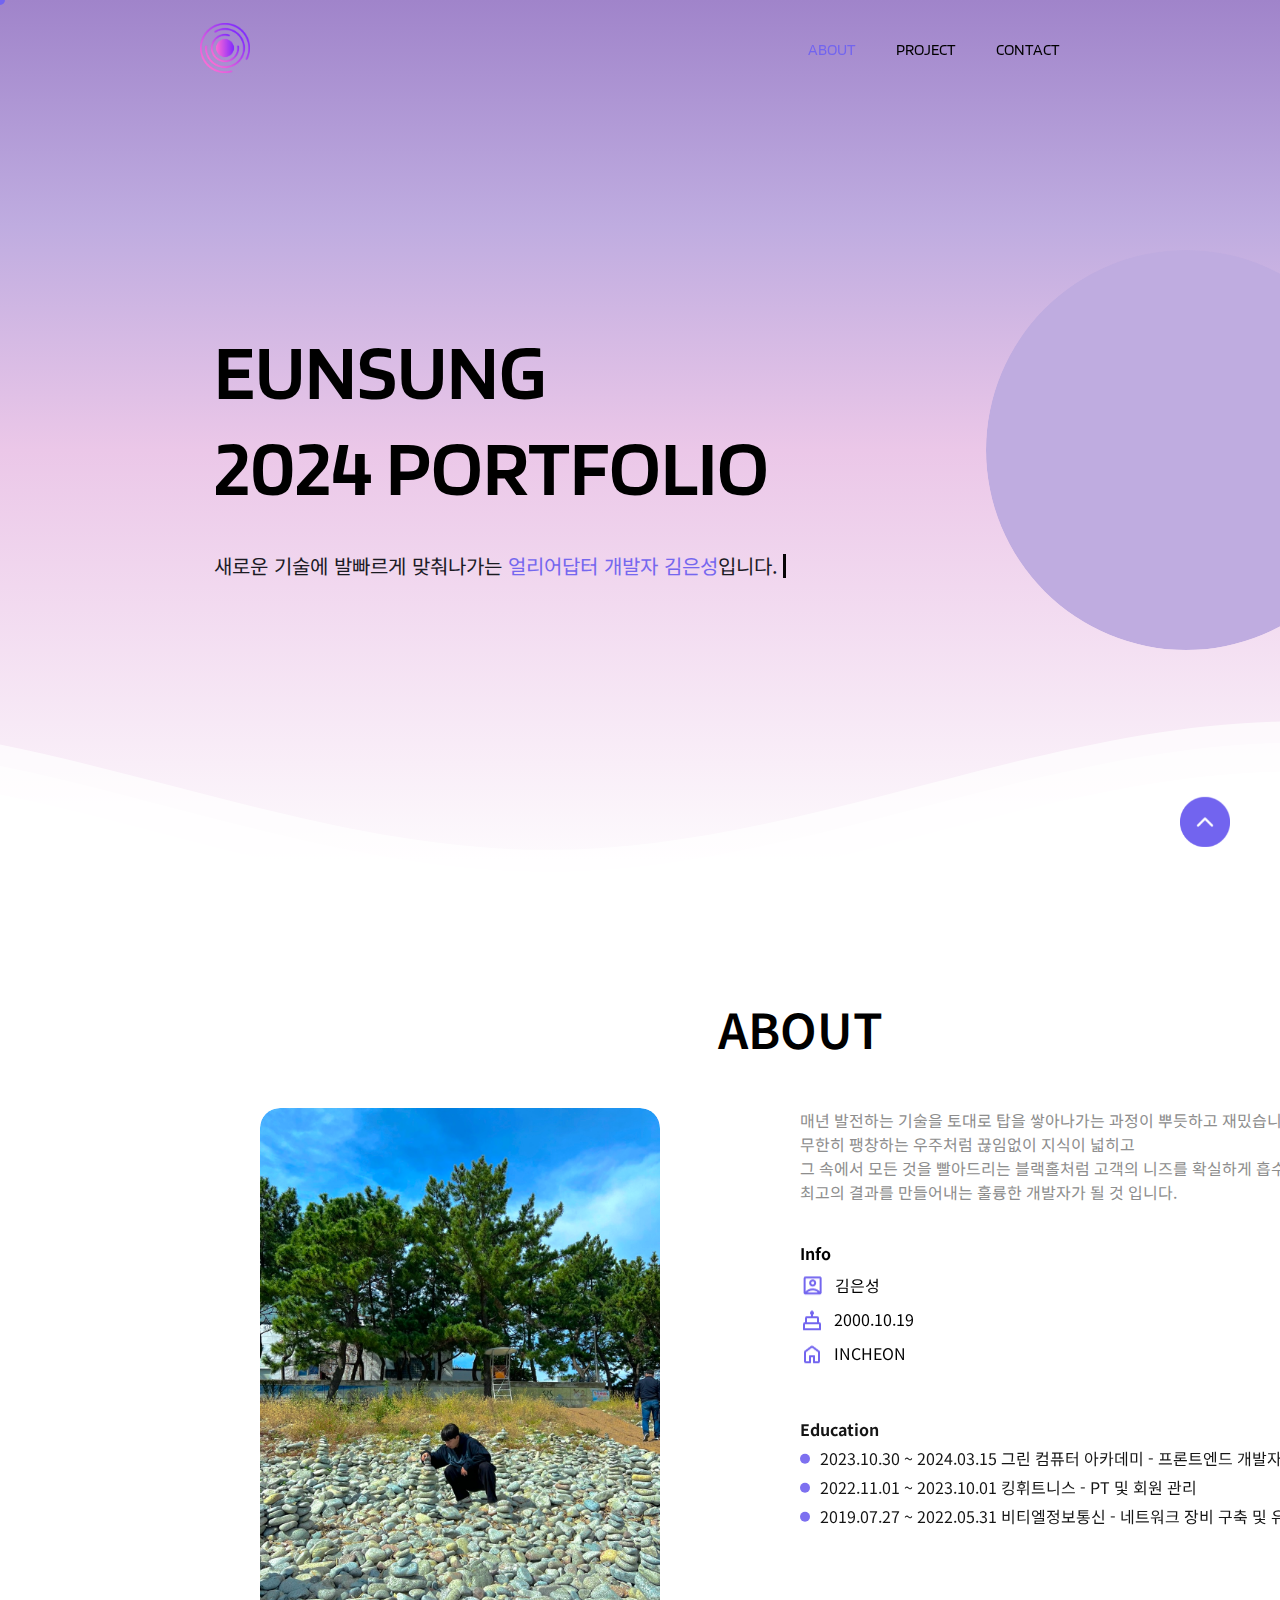
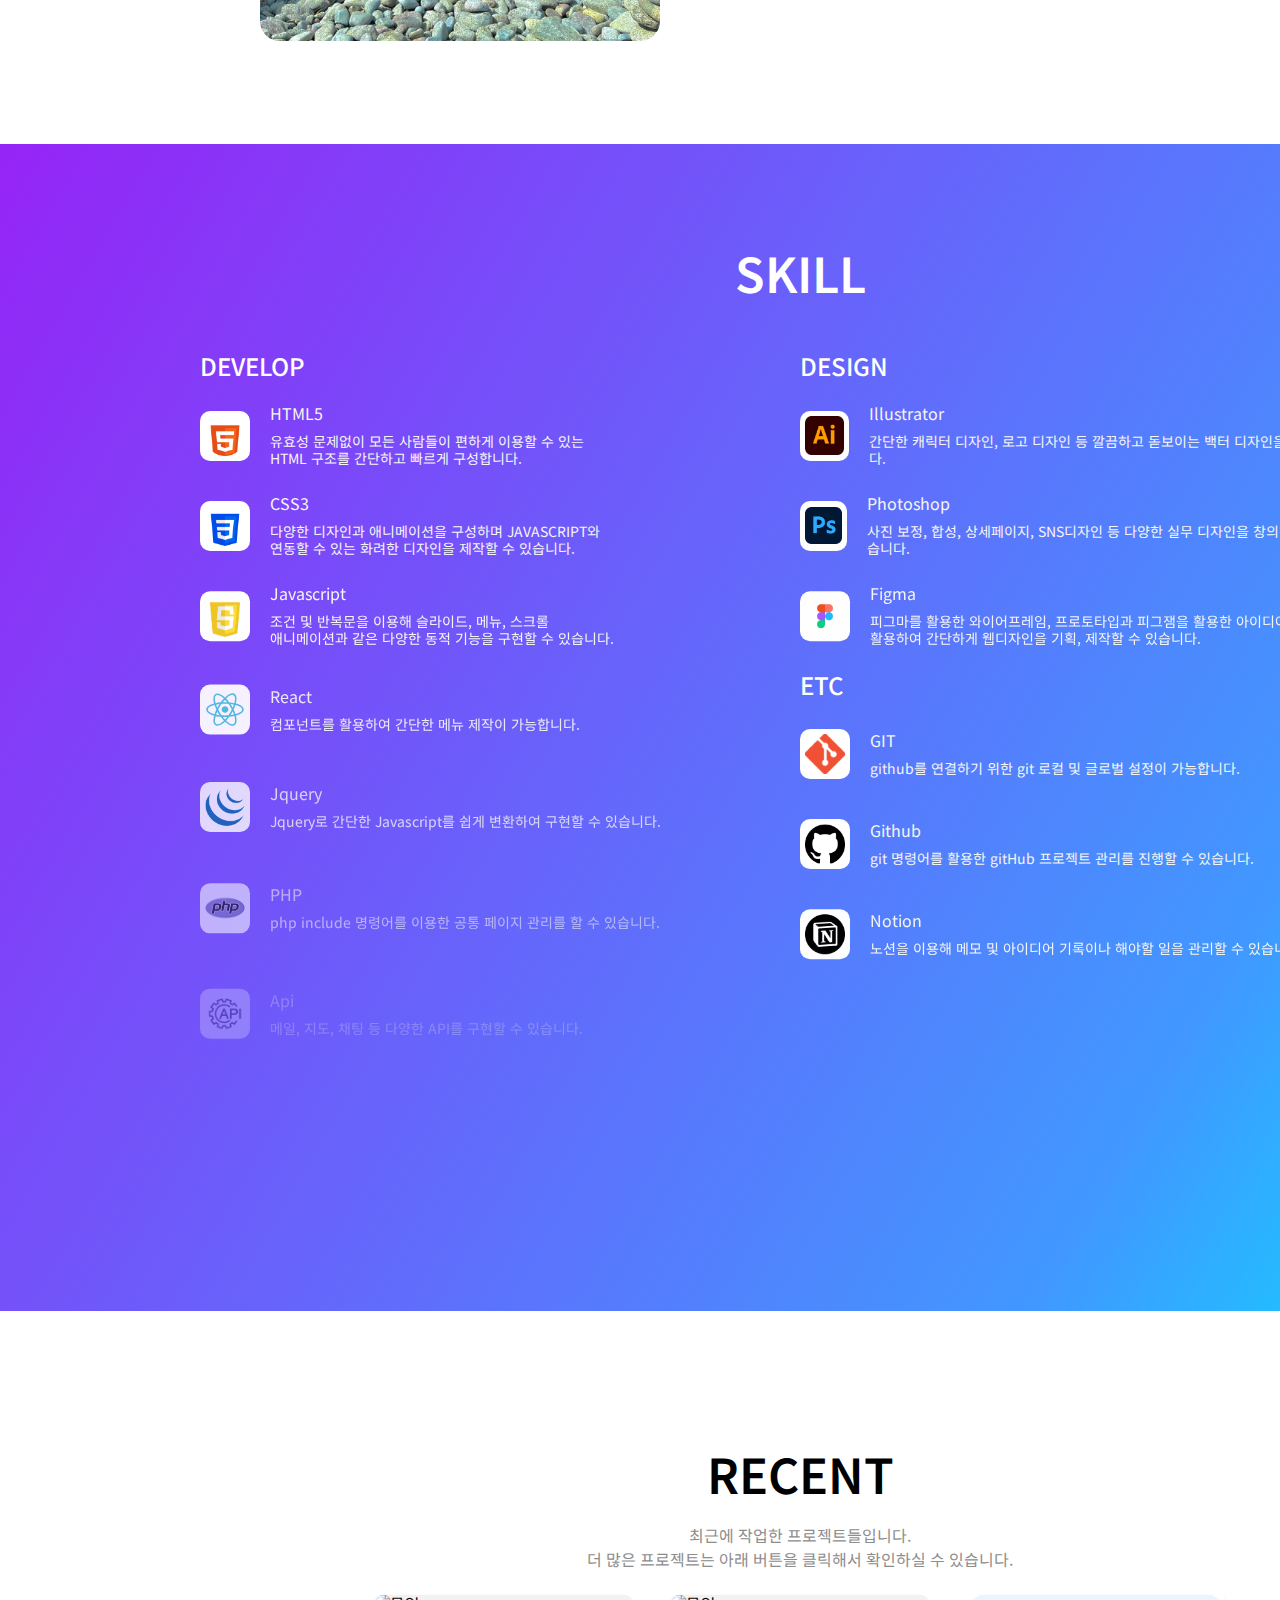
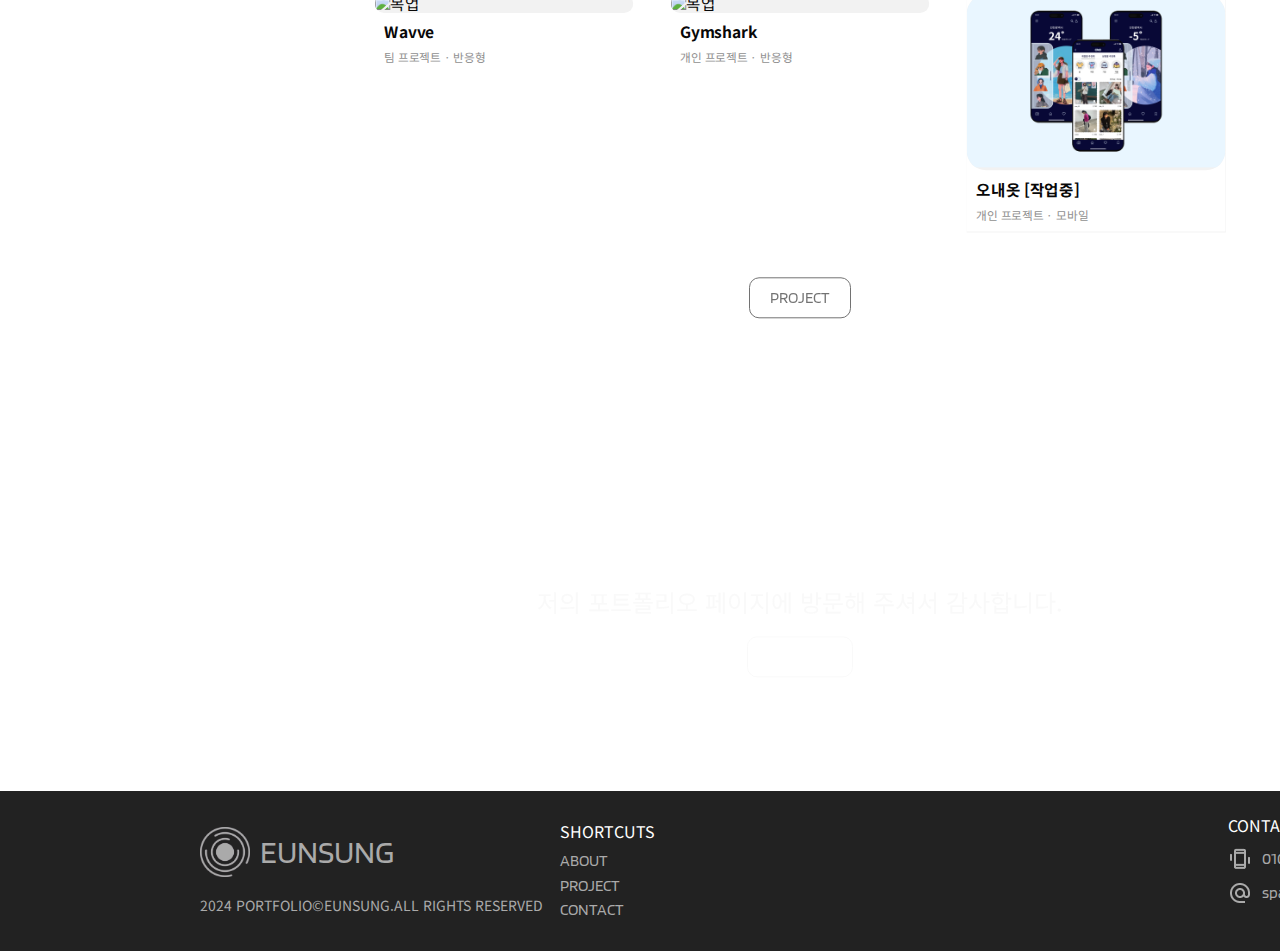
==== commit 9c2ed120: "포트폴리오" ====
--- a/index.html
+++ b/index.html
@@ -307,7 +307,7 @@
             <div class="text">
                 <h2>RECENT</h2>
                 <p>
-                    최근에 구현했던 프로젝트들입니다.<br>
+                    최근에 작업한 프로젝트들입니다.<br>
                     더 많은 프로젝트는 아래 버튼을 클릭해서 확인하실 수 있습니다.
                 </p>
             </div>
@@ -335,7 +335,7 @@
                         <img src="./images/project/ono_mockup.png" alt="목업">
                     </div>
                     <div class="info">
-                        <h4>오내옷</h4>
+                        <h4>오내옷 [작업중]</h4>
                         <p>개인 프로젝트 · 모바일</p>
                     </div>
                 </a>
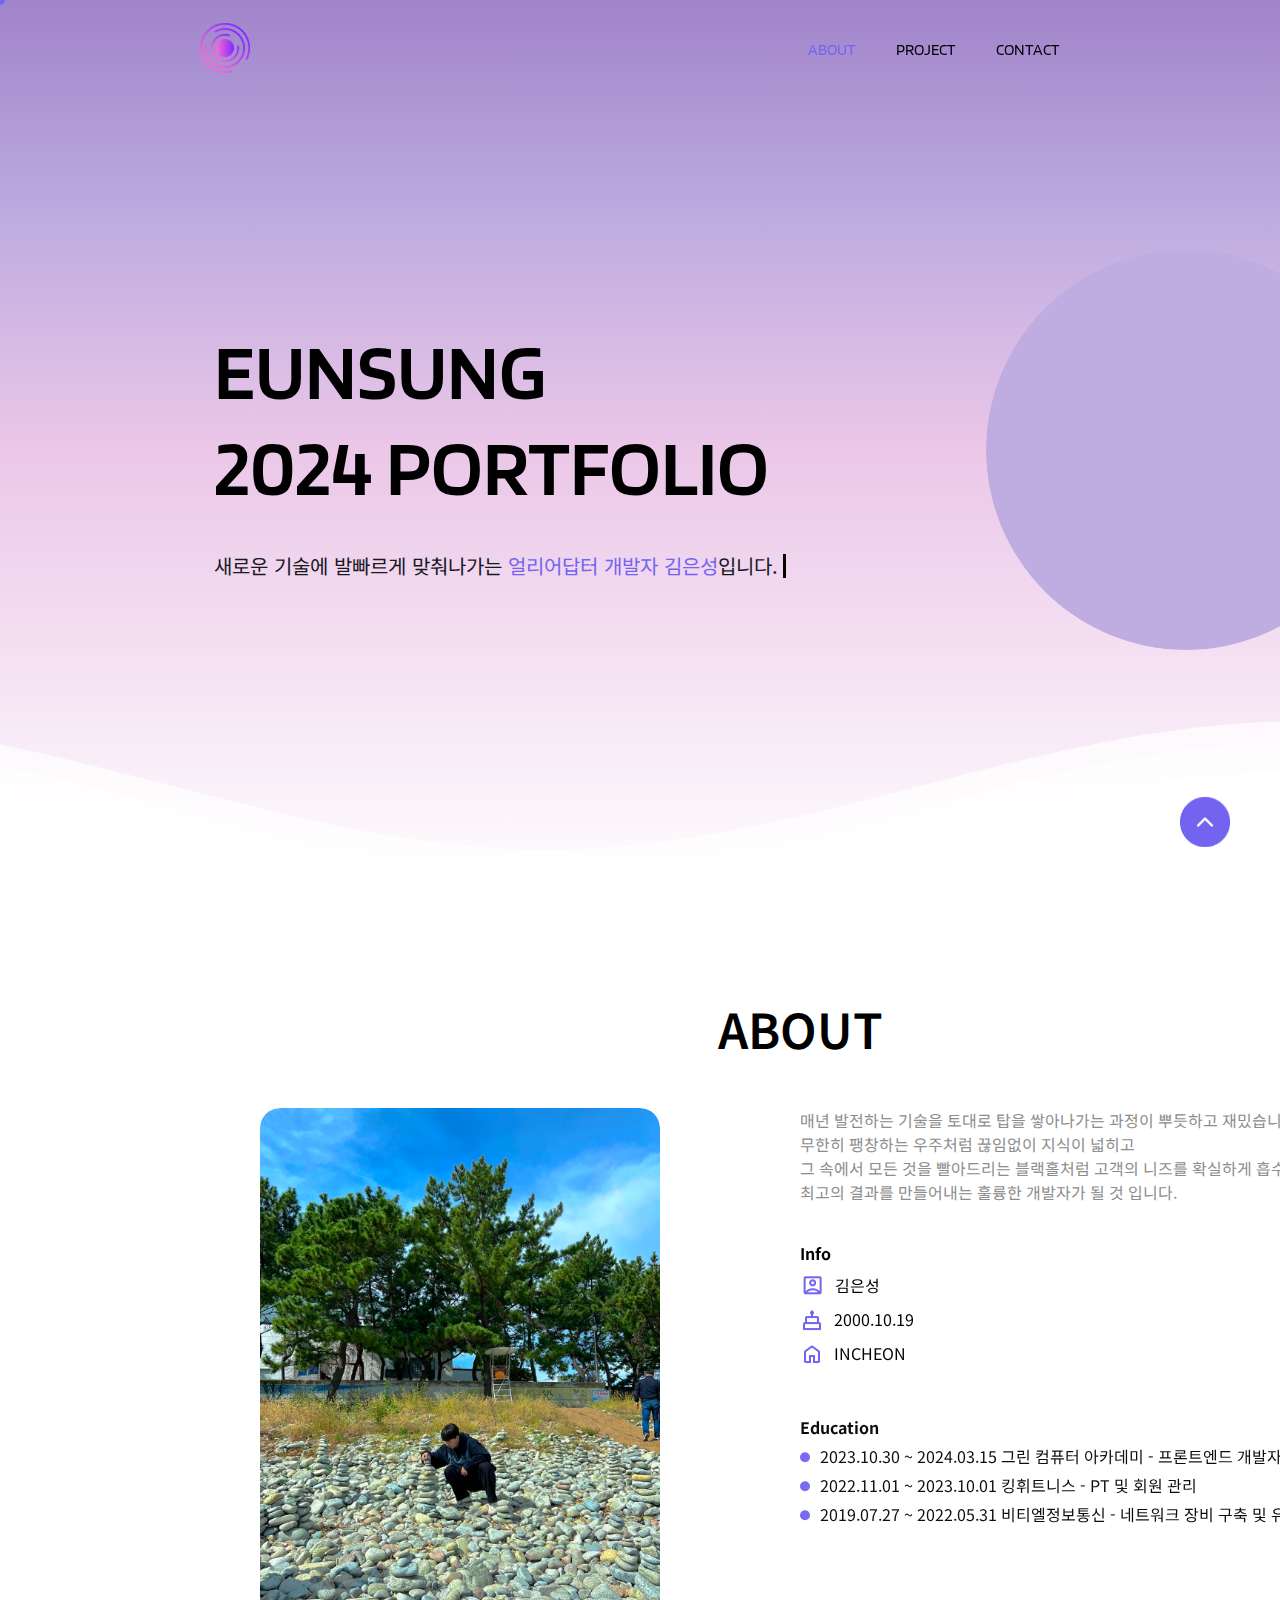
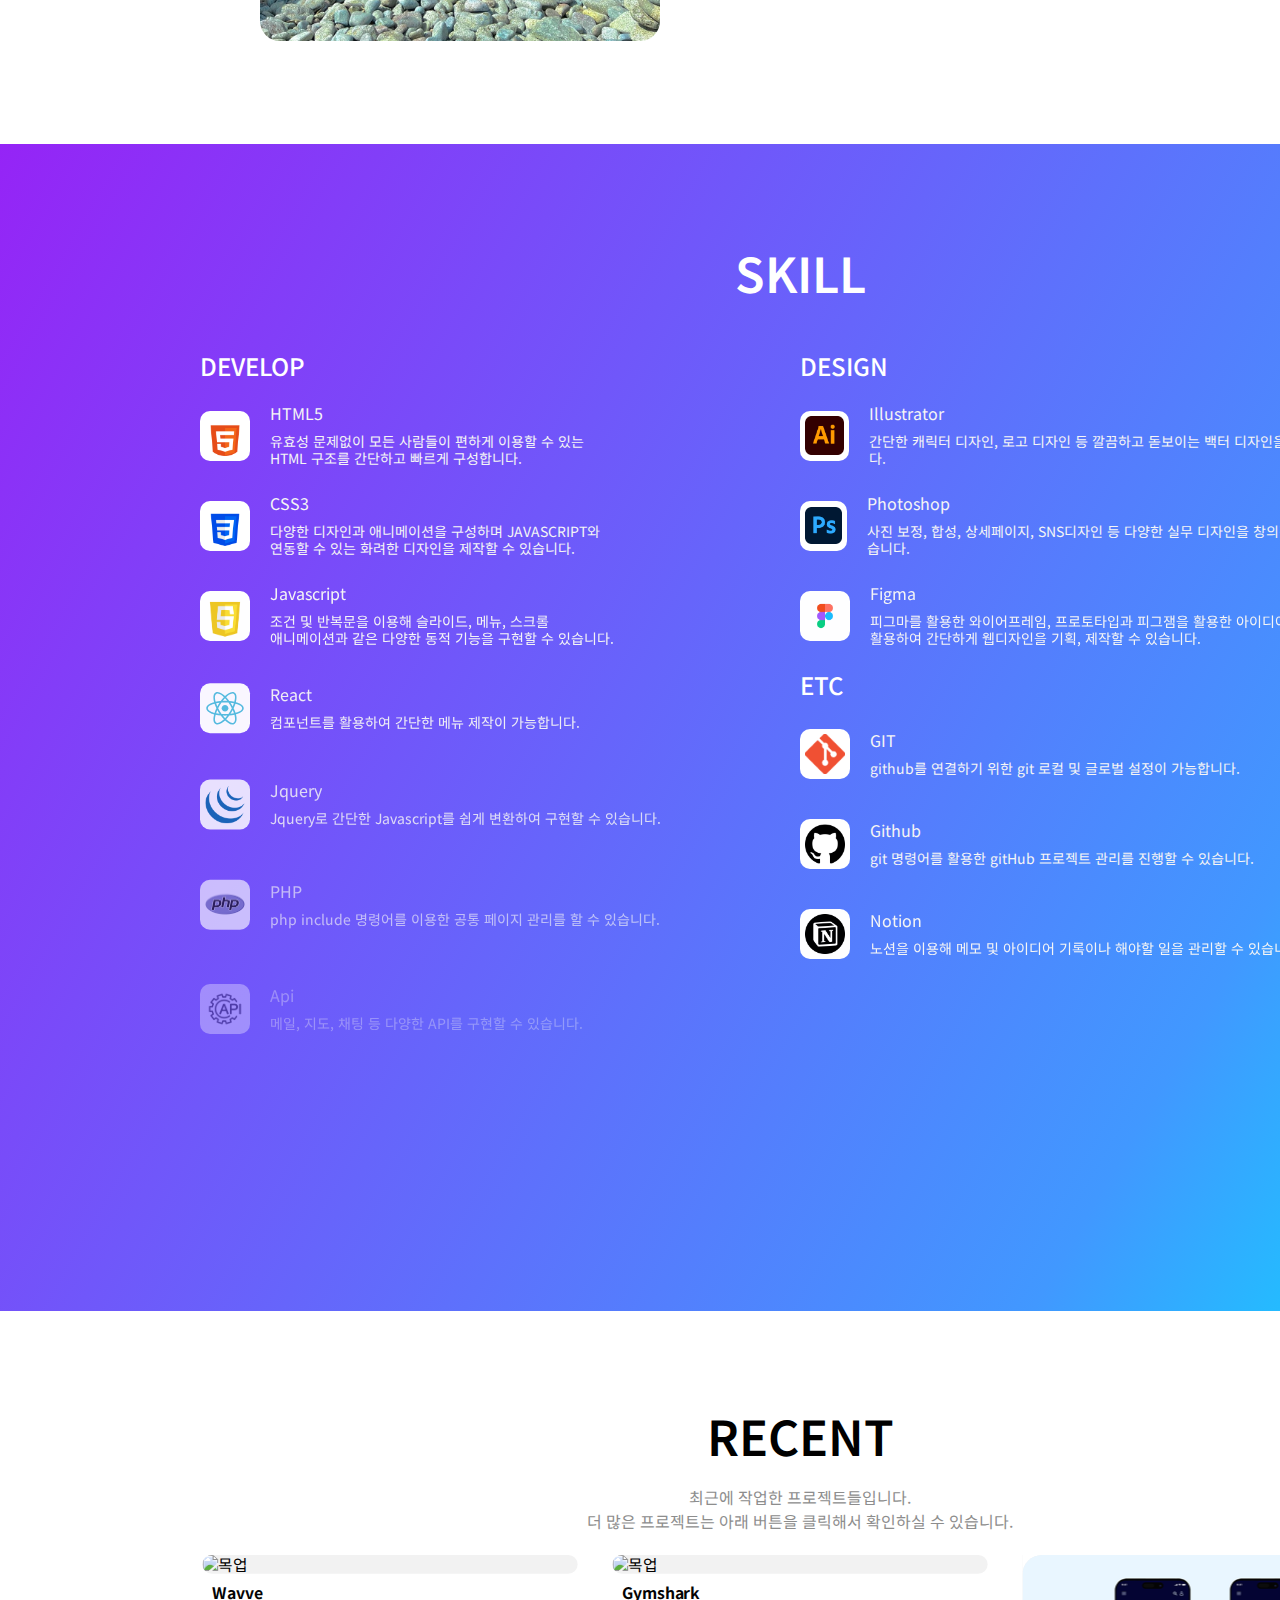
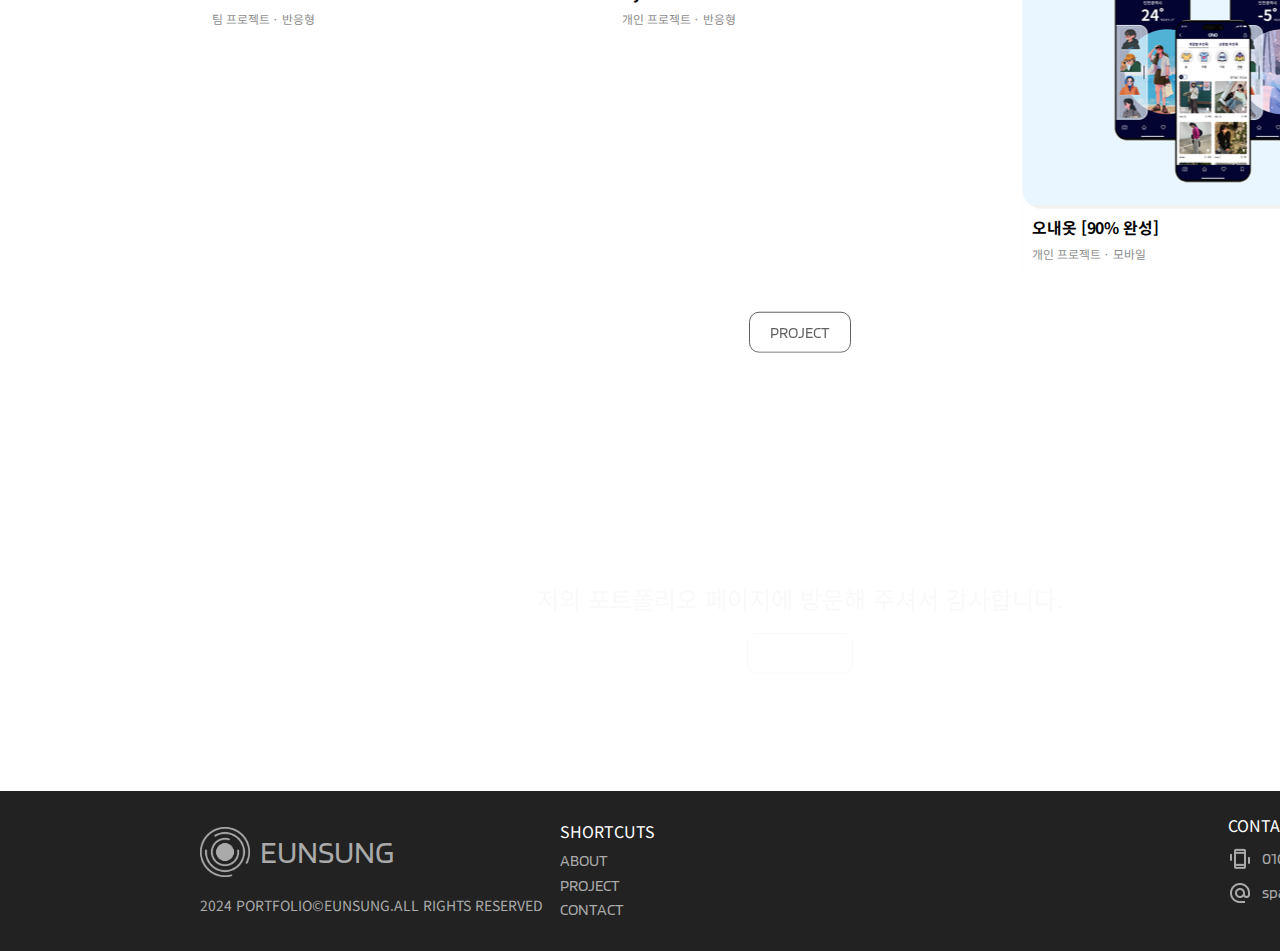
==== commit fbe4d63b: "포트폴리오" ====
--- a/index.html
+++ b/index.html
@@ -335,7 +335,7 @@
                         <img src="./images/project/ono_mockup.png" alt="목업">
                     </div>
                     <div class="info">
-                        <h4>오내옷 [작업중]</h4>
+                        <h4>오내옷 [90% 완성]</h4>
                         <p>개인 프로젝트 · 모바일</p>
                     </div>
                 </a>
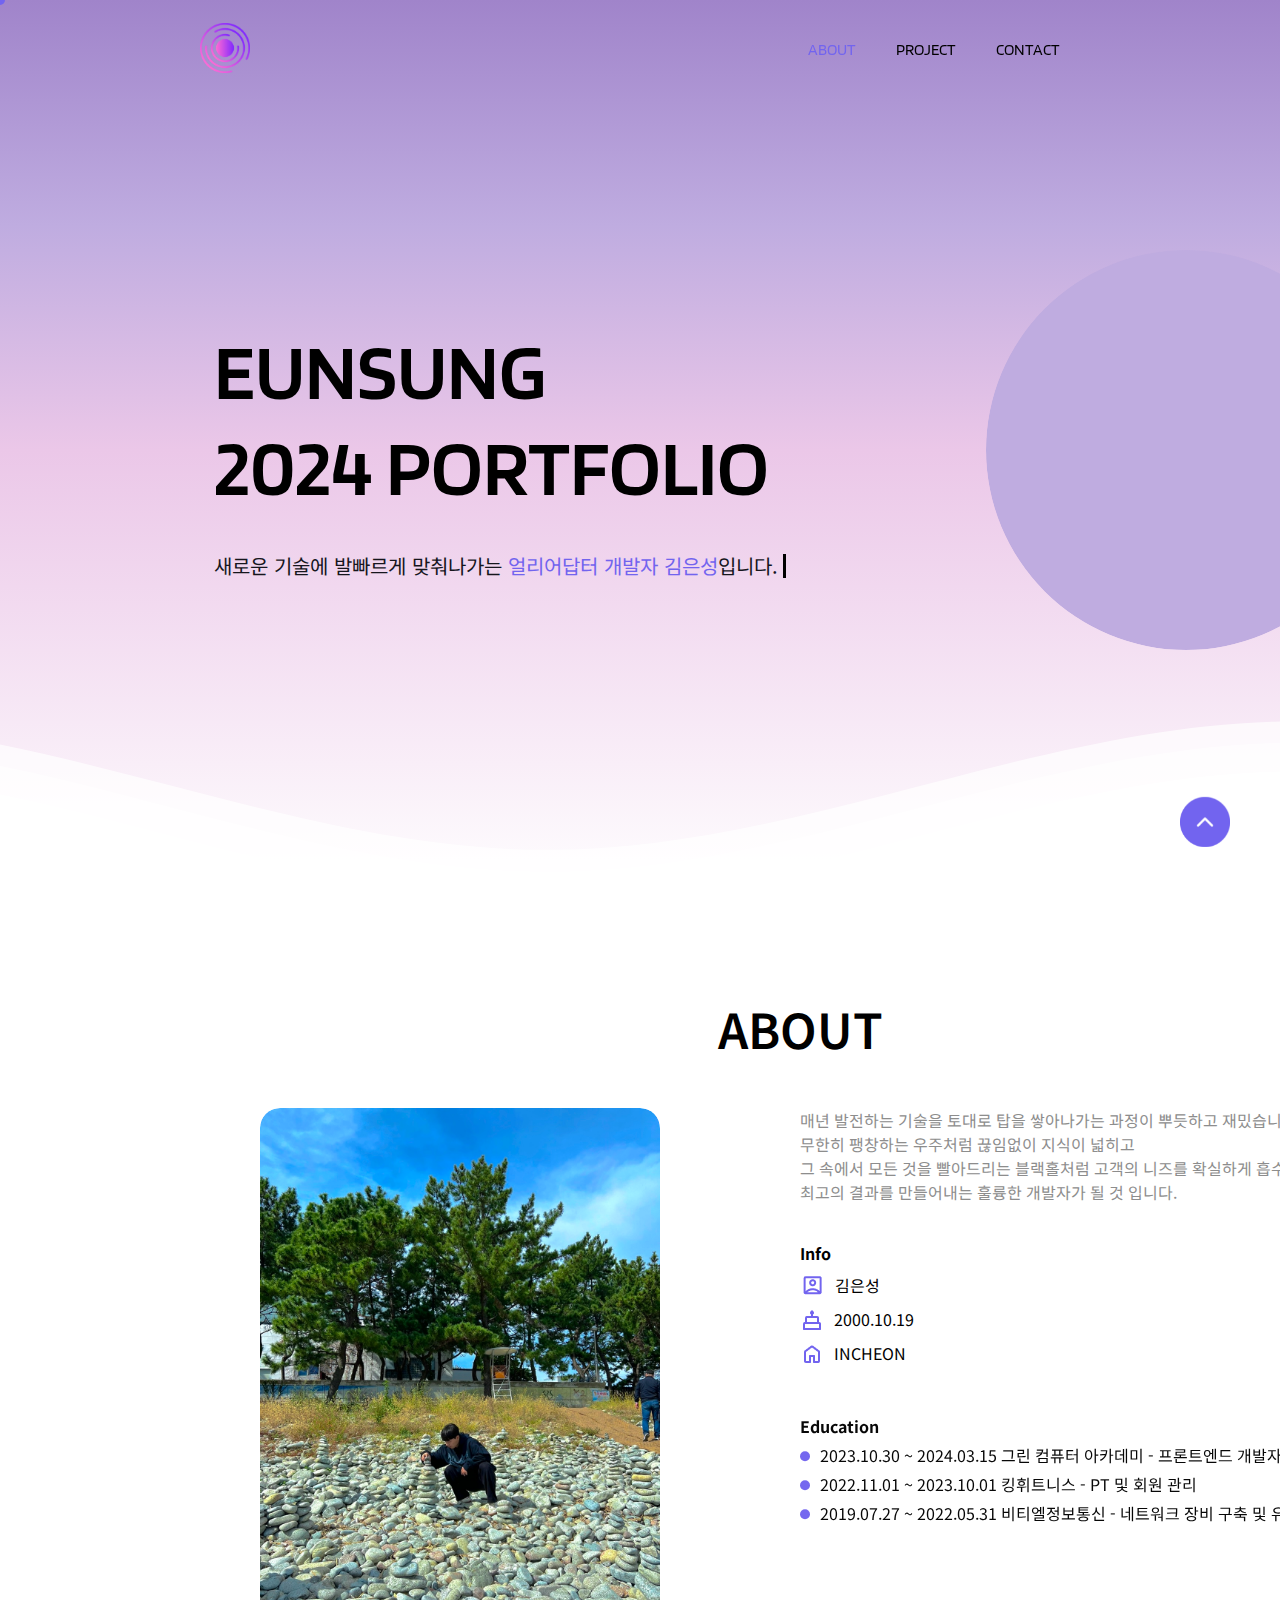
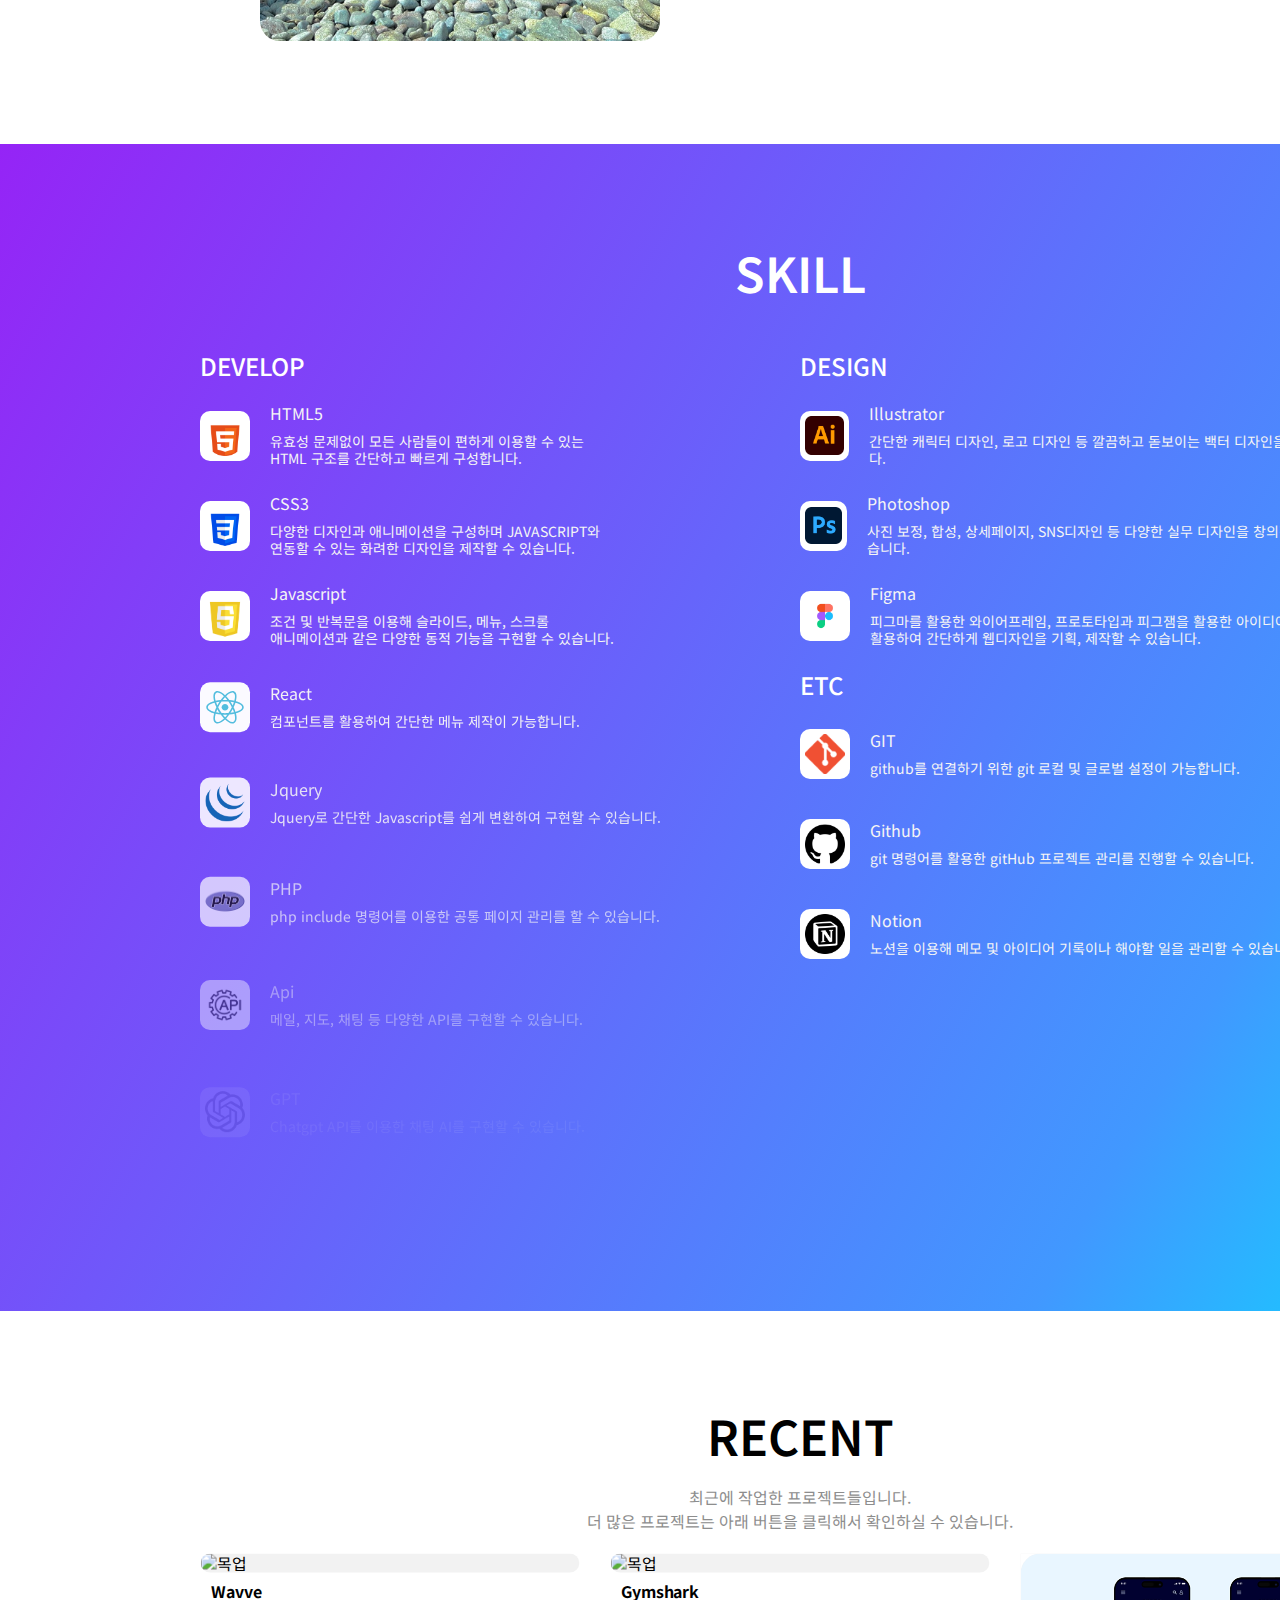
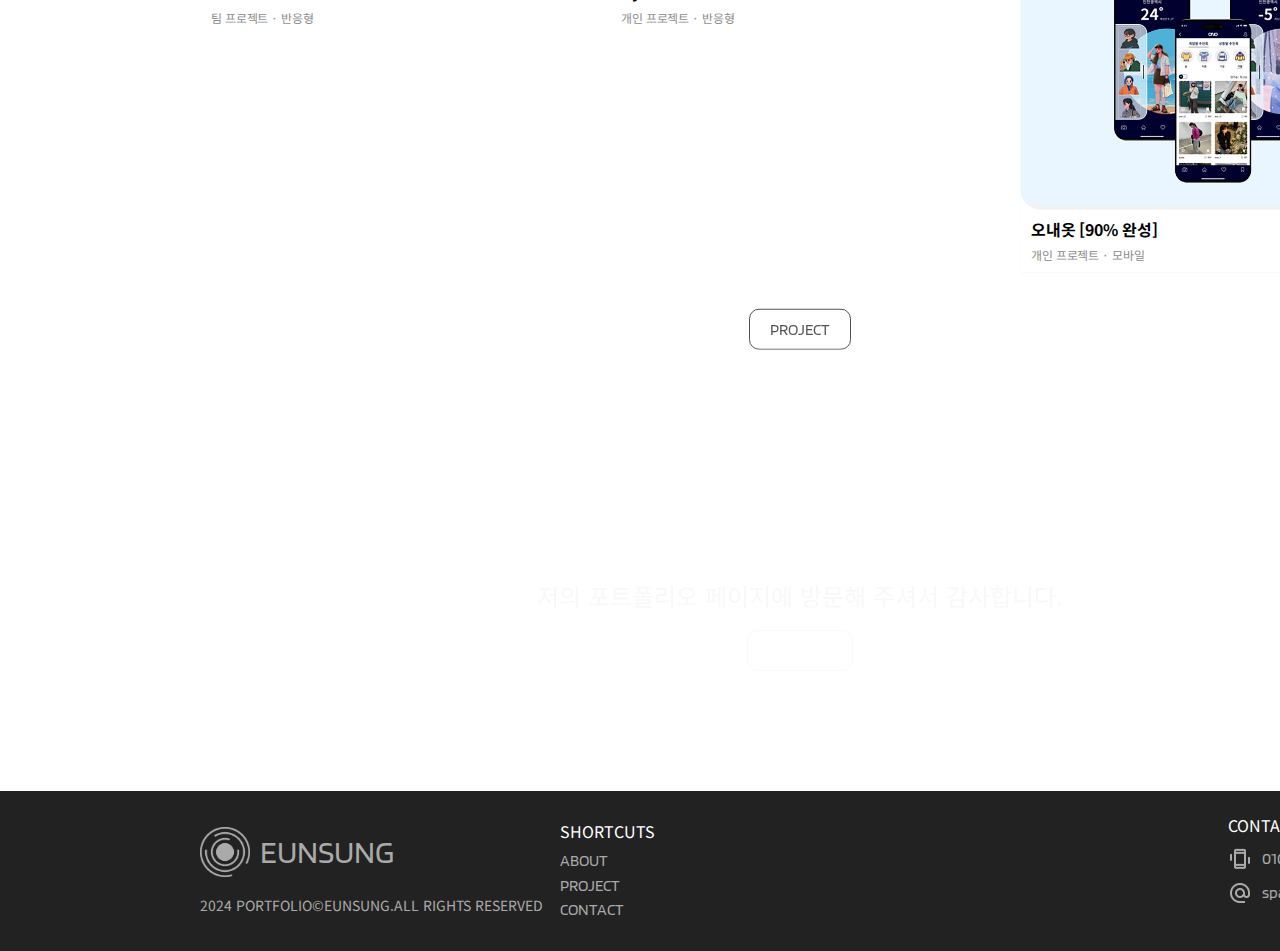
==== commit f9352d13: "개인 포트폴리오" ====
--- a/index.html
+++ b/index.html
@@ -10,10 +10,10 @@
     <link rel="shortcut icon" href="./images/logo.png" type="image/x-icon">
     <link rel="icon" href="./images/logo.png" type="image/x-icon">
     <!-- SWIPER -->
-    <script src="https://unpkg.com/swiper/swiper-bundle.js"></script>
-    <script src="https://unpkg.com/swiper/swiper-bundle.min.js"></script>
-    <link rel="stylesheet" href="https://unpkg.com/swiper/swiper-bundle.css">
-    <link rel="stylesheet" href="https://unpkg.com/swiper/swiper-bundle.min.css">
+    <link rel="stylesheet" href="https://cdnjs.cloudflare.com/ajax/libs/Swiper/11.0.5/swiper-bundle.css">
+    <link rel="stylesheet" href="https://cdnjs.cloudflare.com/ajax/libs/Swiper/11.0.5/swiper-bundle.min.css">
+    <script src="https://cdnjs.cloudflare.com/ajax/libs/Swiper/11.0.5/swiper-bundle.min.js"></script>
+    <script src="https://cdnjs.cloudflare.com/ajax/libs/Swiper/11.0.5/swiper-bundle.js"></script>
     <!-- GSAP -->
     <script src="https://cdn.jsdelivr.net/npm/gsap@3.12.5/dist/gsap.min.js"></script>
     <script src="https://cdn.jsdelivr.net/npm/gsap@3.12.5/dist/ScrollTrigger.min.js"></script>
